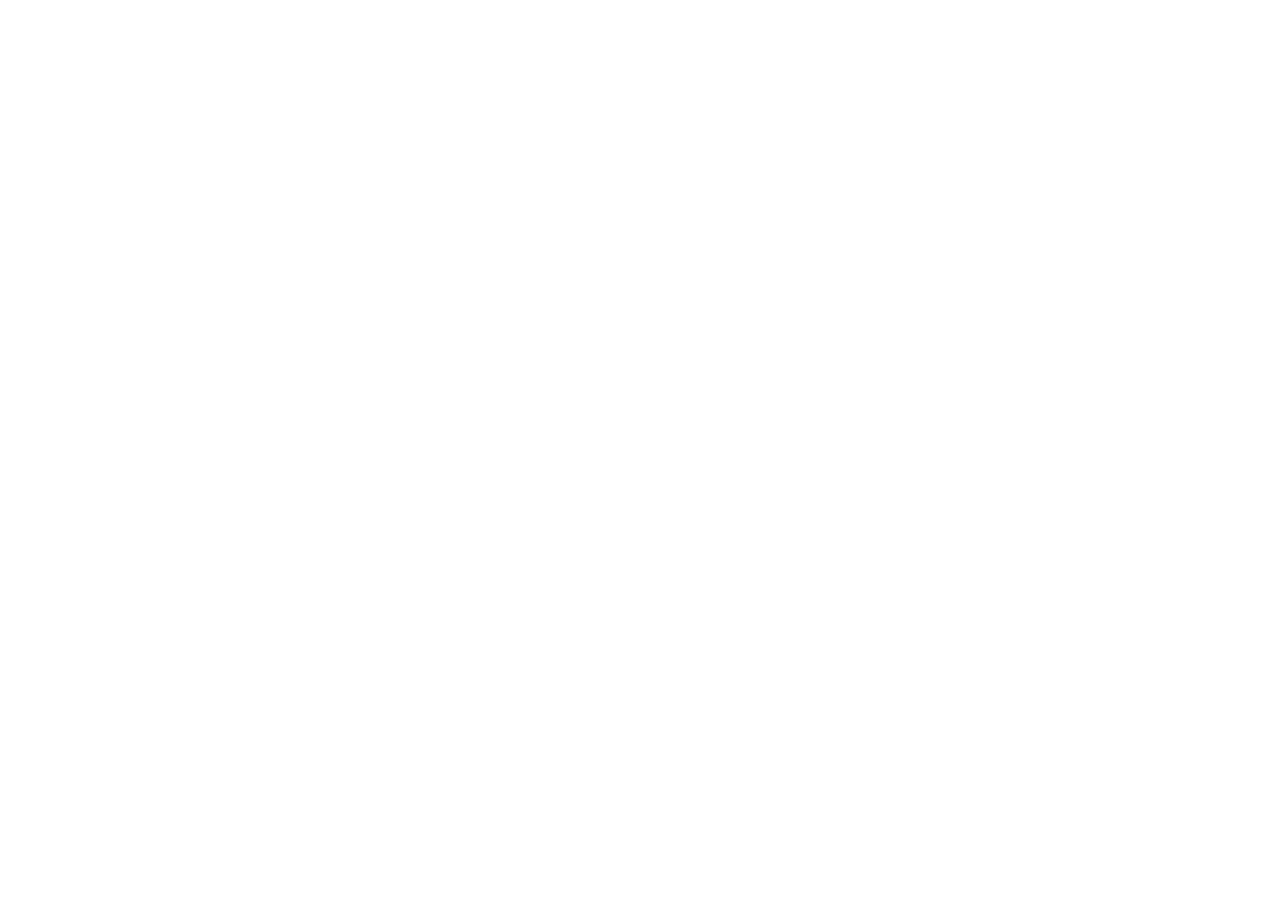
==== index.html @ da95b0d9 "init project" ====
<!DOCTYPE html>
<html lang="en">
  <head>
    <meta charset="UTF-8" />
    <meta http-equiv="X-UA-Compatible" content="IE=edge" />
    <meta name="viewport" content="width=device-width, initial-scale=1.0" />
    <title>Document</title>
  </head>
  <body></body>
</html>
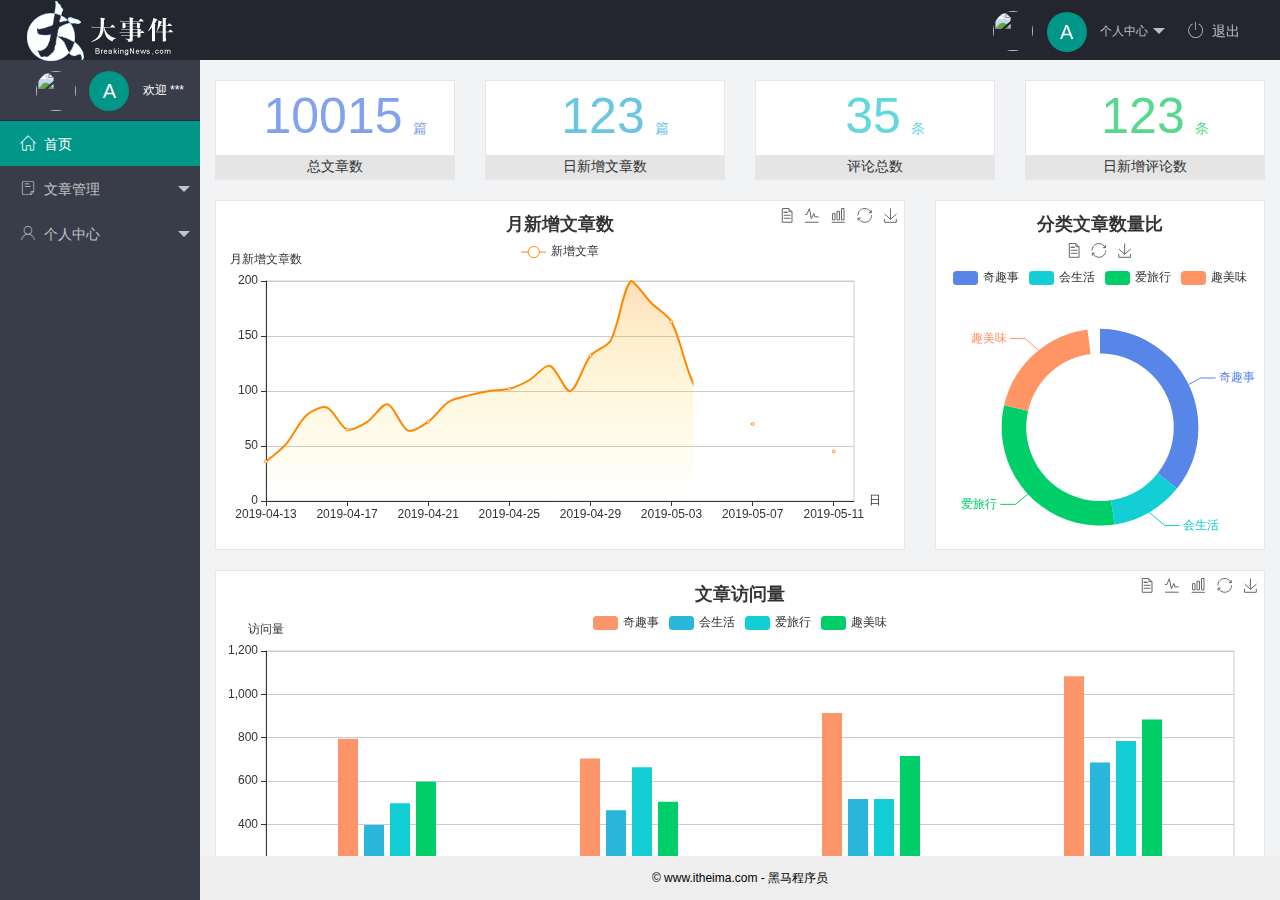
==== commit 03a6782c: "完成了登录注册的功能开发" ====
--- a/index.html
+++ b/index.html
@@ -2,9 +2,96 @@
 <html lang="en">
   <head>
     <meta charset="UTF-8" />
-    <meta http-equiv="X-UA-Compatible" content="IE=edge" />
     <meta name="viewport" content="width=device-width, initial-scale=1.0" />
-    <title>Document</title>
+    <title>后台主页</title>
+    <!-- 导入 layui 的样式表 -->
+    <link rel="stylesheet" href="/assets/lib/layui/css/layui.css" />
+    <!-- 导入第三方图标库 -->
+    <link rel="stylesheet" href="/assets/fonts/iconfont.css" />
+    <!-- 导入自己的样式表 -->
+    <link rel="stylesheet" href="/assets/css/index.css" />
   </head>
-  <body></body>
+  <body class="layui-layout-body">
+    <div class="layui-layout layui-layout-admin">
+      <div class="layui-header">
+        <div class="layui-logo">
+          <img src="/assets/images/logo.png" alt="" />
+        </div>
+        <!-- 头部区域（可配合layui已有的水平导航） -->
+        <ul class="layui-nav layui-layout-right">
+          <li class="layui-nav-item">
+            <a href="javascript:;" class="userinfo">
+              <img src="http://t.cn/RCzsdCq" class="layui-nav-img" />
+              <span class="text-avatar">A</span>
+              个人中心
+            </a>
+            <dl class="layui-nav-child">
+              <dd><a href="">基本资料</a></dd>
+              <dd><a href="">更换头像</a></dd>
+              <dd><a href="">重置密码</a></dd>
+            </dl>
+          </li>
+          <li class="layui-nav-item">
+            <a href=""><span class="iconfont icon-tuichu"></span>退出</a>
+          </li>
+        </ul>
+      </div>
+
+      <div class="layui-side layui-bg-black">
+        <div class="layui-side-scroll">
+          <div class="userinfo">
+            <img src="http://t.cn/RCzsdCq" class="layui-nav-img" />
+            <span class="text-avatar">A</span>
+            <span id="welcome">欢迎 ***</span>
+          </div>
+          <!-- 左侧导航区域（可配合layui已有的垂直导航） -->
+          <ul class="layui-nav layui-nav-tree" lay-shrink="all">
+            <li class="layui-nav-item layui-this">
+              <a href="/home/dashboard.html" target="fm"><span class="iconfont icon-home"></span>首页</a>
+            </li>
+            <li class="layui-nav-item">
+              <a class="" href="javascript:;"><span class="iconfont icon-16"></span>文章管理</a>
+              <dl class="layui-nav-child">
+                <dd>
+                  <a href="javascript:;"><i class="layui-icon layui-icon-app"></i>文章类别</a>
+                </dd>
+                <dd>
+                  <a href="javascript:;"><i class="layui-icon layui-icon-app"></i>文章列表</a>
+                </dd>
+                <dd>
+                  <a href="javascript:;"><i class="layui-icon layui-icon-app"></i>发布文章</a>
+                </dd>
+              </dl>
+            </li>
+            <li class="layui-nav-item">
+              <a href="javascript:;"><span class="iconfont icon-user"></span>个人中心</a>
+              <dl class="layui-nav-child">
+                <dd>
+                  <a href="javascript:;"><i class="layui-icon layui-icon-app"></i>基本资料</a>
+                </dd>
+                <dd>
+                  <a href="javascript:;"><i class="layui-icon layui-icon-app"></i>更换头像</a>
+                </dd>
+                <dd>
+                  <a href="javascript:;"><i class="layui-icon layui-icon-app"></i>重置密码</a>
+                </dd>
+              </dl>
+            </li>
+          </ul>
+        </div>
+      </div>
+
+      <div class="layui-body">
+        <!-- 内容主体区域 -->
+        <iframe name="fm" src="/home/dashboard.html" frameborder="0"></iframe>
+      </div>
+
+      <div class="layui-footer">
+        <!-- 底部固定区域 -->
+        © www.itheima.com - 黑马程序员
+      </div>
+    </div>
+    <!-- 导入 layui 的JS文件 -->
+    <script src="/assets/lib/layui/layui.all.js"></script>
+  </body>
 </html>
--- a/assets/lib/layui/css/layui.css
+++ b/assets/lib/layui/css/layui.css
@@ -0,0 +1,2 @@
+/** layui-v2.5.5 MIT License By https://www.layui.com */
+ .layui-inline,img{display:inline-block;vertical-align:middle}h1,h2,h3,h4,h5,h6{font-weight:400}.layui-edge,.layui-header,.layui-inline,.layui-main{position:relative}.layui-body,.layui-edge,.layui-elip{overflow:hidden}.layui-btn,.layui-edge,.layui-inline,img{vertical-align:middle}.layui-btn,.layui-disabled,.layui-icon,.layui-unselect{-moz-user-select:none;-webkit-user-select:none;-ms-user-select:none}.layui-elip,.layui-form-checkbox span,.layui-form-pane .layui-form-label{text-overflow:ellipsis;white-space:nowrap}.layui-breadcrumb,.layui-tree-btnGroup{visibility:hidden}blockquote,body,button,dd,div,dl,dt,form,h1,h2,h3,h4,h5,h6,input,li,ol,p,pre,td,textarea,th,ul{margin:0;padding:0;-webkit-tap-highlight-color:rgba(0,0,0,0)}a:active,a:hover{outline:0}img{border:none}li{list-style:none}table{border-collapse:collapse;border-spacing:0}h4,h5,h6{font-size:100%}button,input,optgroup,option,select,textarea{font-family:inherit;font-size:inherit;font-style:inherit;font-weight:inherit;outline:0}pre{white-space:pre-wrap;white-space:-moz-pre-wrap;white-space:-pre-wrap;white-space:-o-pre-wrap;word-wrap:break-word}body{line-height:24px;font:14px Helvetica Neue,Helvetica,PingFang SC,Tahoma,Arial,sans-serif}hr{height:1px;margin:10px 0;border:0;clear:both}a{color:#333;text-decoration:none}a:hover{color:#777}a cite{font-style:normal;*cursor:pointer}.layui-border-box,.layui-border-box *{box-sizing:border-box}.layui-box,.layui-box *{box-sizing:content-box}.layui-clear{clear:both;*zoom:1}.layui-clear:after{content:'\20';clear:both;*zoom:1;display:block;height:0}.layui-inline{*display:inline;*zoom:1}.layui-edge{display:inline-block;width:0;height:0;border-width:6px;border-style:dashed;border-color:transparent}.layui-edge-top{top:-4px;border-bottom-color:#999;border-bottom-style:solid}.layui-edge-right{border-left-color:#999;border-left-style:solid}.layui-edge-bottom{top:2px;border-top-color:#999;border-top-style:solid}.layui-edge-left{border-right-color:#999;border-right-style:solid}.layui-disabled,.layui-disabled:hover{color:#d2d2d2!important;cursor:not-allowed!important}.layui-circle{border-radius:100%}.layui-show{display:block!important}.layui-hide{display:none!important}@font-face{font-family:layui-icon;src:url(../font/iconfont.eot?v=250);src:url(../font/iconfont.eot?v=250#iefix) format('embedded-opentype'),url(../font/iconfont.woff2?v=250) format('woff2'),url(../font/iconfont.woff?v=250) format('woff'),url(../font/iconfont.ttf?v=250) format('truetype'),url(../font/iconfont.svg?v=250#layui-icon) format('svg')}.layui-icon{font-family:layui-icon!important;font-size:16px;font-style:normal;-webkit-font-smoothing:antialiased;-moz-osx-font-smoothing:grayscale}.layui-icon-reply-fill:before{content:"\e611"}.layui-icon-set-fill:before{content:"\e614"}.layui-icon-menu-fill:before{content:"\e60f"}.layui-icon-search:before{content:"\e615"}.layui-icon-share:before{content:"\e641"}.layui-icon-set-sm:before{content:"\e620"}.layui-icon-engine:before{content:"\e628"}.layui-icon-close:before{content:"\1006"}.layui-icon-close-fill:before{content:"\1007"}.layui-icon-chart-screen:before{content:"\e629"}.layui-icon-star:before{content:"\e600"}.layui-icon-circle-dot:before{content:"\e617"}.layui-icon-chat:before{content:"\e606"}.layui-icon-release:before{content:"\e609"}.layui-icon-list:before{content:"\e60a"}.layui-icon-chart:before{content:"\e62c"}.layui-icon-ok-circle:before{content:"\1005"}.layui-icon-layim-theme:before{content:"\e61b"}.layui-icon-table:before{content:"\e62d"}.layui-icon-right:before{content:"\e602"}.layui-icon-left:before{content:"\e603"}.layui-icon-cart-simple:before{content:"\e698"}.layui-icon-face-cry:before{content:"\e69c"}.layui-icon-face-smile:before{content:"\e6af"}.layui-icon-survey:before{content:"\e6b2"}.layui-icon-tree:before{content:"\e62e"}.layui-icon-upload-circle:before{content:"\e62f"}.layui-icon-add-circle:before{content:"\e61f"}.layui-icon-download-circle:before{content:"\e601"}.layui-icon-templeate-1:before{content:"\e630"}.layui-icon-util:before{content:"\e631"}.layui-icon-face-surprised:before{content:"\e664"}.layui-icon-edit:before{content:"\e642"}.layui-icon-speaker:before{content:"\e645"}.layui-icon-down:before{content:"\e61a"}.layui-icon-file:before{content:"\e621"}.layui-icon-layouts:before{content:"\e632"}.layui-icon-rate-half:before{content:"\e6c9"}.layui-icon-add-circle-fine:before{content:"\e608"}.layui-icon-prev-circle:before{content:"\e633"}.layui-icon-read:before{content:"\e705"}.layui-icon-404:before{content:"\e61c"}.layui-icon-carousel:before{content:"\e634"}.layui-icon-help:before{content:"\e607"}.layui-icon-code-circle:before{content:"\e635"}.layui-icon-water:before{content:"\e636"}.layui-icon-username:before{content:"\e66f"}.layui-icon-find-fill:before{content:"\e670"}.layui-icon-about:before{content:"\e60b"}.layui-icon-location:before{content:"\e715"}.layui-icon-up:before{content:"\e619"}.layui-icon-pause:before{content:"\e651"}.layui-icon-date:before{content:"\e637"}.layui-icon-layim-uploadfile:before{content:"\e61d"}.layui-icon-delete:before{content:"\e640"}.layui-icon-play:before{content:"\e652"}.layui-icon-top:before{content:"\e604"}.layui-icon-friends:before{content:"\e612"}.layui-icon-refresh-3:before{content:"\e9aa"}.layui-icon-ok:before{content:"\e605"}.layui-icon-layer:before{content:"\e638"}.layui-icon-face-smile-fine:before{content:"\e60c"}.layui-icon-dollar:before{content:"\e659"}.layui-icon-group:before{content:"\e613"}.layui-icon-layim-download:before{content:"\e61e"}.layui-icon-picture-fine:before{content:"\e60d"}.layui-icon-link:before{content:"\e64c"}.layui-icon-diamond:before{content:"\e735"}.layui-icon-log:before{content:"\e60e"}.layui-icon-rate-solid:before{content:"\e67a"}.layui-icon-fonts-del:before{content:"\e64f"}.layui-icon-unlink:before{content:"\e64d"}.layui-icon-fonts-clear:before{content:"\e639"}.layui-icon-triangle-r:before{content:"\e623"}.layui-icon-circle:before{content:"\e63f"}.layui-icon-radio:before{content:"\e643"}.layui-icon-align-center:before{content:"\e647"}.layui-icon-align-right:before{content:"\e648"}.layui-icon-align-left:before{content:"\e649"}.layui-icon-loading-1:before{content:"\e63e"}.layui-icon-return:before{content:"\e65c"}.layui-icon-fonts-strong:before{content:"\e62b"}.layui-icon-upload:before{content:"\e67c"}.layui-icon-dialogue:before{content:"\e63a"}.layui-icon-video:before{content:"\e6ed"}.layui-icon-headset:before{content:"\e6fc"}.layui-icon-cellphone-fine:before{content:"\e63b"}.layui-icon-add-1:before{content:"\e654"}.layui-icon-face-smile-b:before{content:"\e650"}.layui-icon-fonts-html:before{content:"\e64b"}.layui-icon-form:before{content:"\e63c"}.layui-icon-cart:before{content:"\e657"}.layui-icon-camera-fill:before{content:"\e65d"}.layui-icon-tabs:before{content:"\e62a"}.layui-icon-fonts-code:before{content:"\e64e"}.layui-icon-fire:before{content:"\e756"}.layui-icon-set:before{content:"\e716"}.layui-icon-fonts-u:before{content:"\e646"}.layui-icon-triangle-d:before{content:"\e625"}.layui-icon-tips:before{content:"\e702"}.layui-icon-picture:before{content:"\e64a"}.layui-icon-more-vertical:before{content:"\e671"}.layui-icon-flag:before{content:"\e66c"}.layui-icon-loading:before{content:"\e63d"}.layui-icon-fonts-i:before{content:"\e644"}.layui-icon-refresh-1:before{content:"\e666"}.layui-icon-rmb:before{content:"\e65e"}.layui-icon-home:before{content:"\e68e"}.layui-icon-user:before{content:"\e770"}.layui-icon-notice:before{content:"\e667"}.layui-icon-login-weibo:before{content:"\e675"}.layui-icon-voice:before{content:"\e688"}.layui-icon-upload-drag:before{content:"\e681"}.layui-icon-login-qq:before{content:"\e676"}.layui-icon-snowflake:before{content:"\e6b1"}.layui-icon-file-b:before{content:"\e655"}.layui-icon-template:before{content:"\e663"}.layui-icon-auz:before{content:"\e672"}.layui-icon-console:before{content:"\e665"}.layui-icon-app:before{content:"\e653"}.layui-icon-prev:before{content:"\e65a"}.layui-icon-website:before{content:"\e7ae"}.layui-icon-next:before{content:"\e65b"}.layui-icon-component:before{content:"\e857"}.layui-icon-more:before{content:"\e65f"}.layui-icon-login-wechat:before{content:"\e677"}.layui-icon-shrink-right:before{content:"\e668"}.layui-icon-spread-left:before{content:"\e66b"}.layui-icon-camera:before{content:"\e660"}.layui-icon-note:before{content:"\e66e"}.layui-icon-refresh:before{content:"\e669"}.layui-icon-female:before{content:"\e661"}.layui-icon-male:before{content:"\e662"}.layui-icon-password:before{content:"\e673"}.layui-icon-senior:before{content:"\e674"}.layui-icon-theme:before{content:"\e66a"}.layui-icon-tread:before{content:"\e6c5"}.layui-icon-praise:before{content:"\e6c6"}.layui-icon-star-fill:before{content:"\e658"}.layui-icon-rate:before{content:"\e67b"}.layui-icon-template-1:before{content:"\e656"}.layui-icon-vercode:before{content:"\e679"}.layui-icon-cellphone:before{content:"\e678"}.layui-icon-screen-full:before{content:"\e622"}.layui-icon-screen-restore:before{content:"\e758"}.layui-icon-cols:before{content:"\e610"}.layui-icon-export:before{content:"\e67d"}.layui-icon-print:before{content:"\e66d"}.layui-icon-slider:before{content:"\e714"}.layui-icon-addition:before{content:"\e624"}.layui-icon-subtraction:before{content:"\e67e"}.layui-icon-service:before{content:"\e626"}.layui-icon-transfer:before{content:"\e691"}.layui-main{width:1140px;margin:0 auto}.layui-header{z-index:1000;height:60px}.layui-header a:hover{transition:all .5s;-webkit-transition:all .5s}.layui-side{position:fixed;left:0;top:0;bottom:0;z-index:999;width:200px;overflow-x:hidden}.layui-side-scroll{position:relative;width:220px;height:100%;overflow-x:hidden}.layui-body{position:absolute;left:200px;right:0;top:0;bottom:0;z-index:998;width:auto;overflow-y:auto;box-sizing:border-box}.layui-layout-body{overflow:hidden}.layui-layout-admin .layui-header{background-color:#23262E}.layui-layout-admin .layui-side{top:60px;width:200px;overflow-x:hidden}.layui-layout-admin .layui-body{position:fixed;top:60px;bottom:44px}.layui-layout-admin .layui-main{width:auto;margin:0 15px}.layui-layout-admin .layui-footer{position:fixed;left:200px;right:0;bottom:0;height:44px;line-height:44px;padding:0 15px;background-color:#eee}.layui-layout-admin .layui-logo{position:absolute;left:0;top:0;width:200px;height:100%;line-height:60px;text-align:center;color:#009688;font-size:16px}.layui-layout-admin .layui-header .layui-nav{background:0 0}.layui-layout-left{position:absolute!important;left:200px;top:0}.layui-layout-right{position:absolute!important;right:0;top:0}.layui-container{position:relative;margin:0 auto;padding:0 15px;box-sizing:border-box}.layui-fluid{position:relative;margin:0 auto;padding:0 15px}.layui-row:after,.layui-row:before{content:'';display:block;clear:both}.layui-col-lg1,.layui-col-lg10,.layui-col-lg11,.layui-col-lg12,.layui-col-lg2,.layui-col-lg3,.layui-col-lg4,.layui-col-lg5,.layui-col-lg6,.layui-col-lg7,.layui-col-lg8,.layui-col-lg9,.layui-col-md1,.layui-col-md10,.layui-col-md11,.layui-col-md12,.layui-col-md2,.layui-col-md3,.layui-col-md4,.layui-col-md5,.layui-col-md6,.layui-col-md7,.layui-col-md8,.layui-col-md9,.layui-col-sm1,.layui-col-sm10,.layui-col-sm11,.layui-col-sm12,.layui-col-sm2,.layui-col-sm3,.layui-col-sm4,.layui-col-sm5,.layui-col-sm6,.layui-col-sm7,.layui-col-sm8,.layui-col-sm9,.layui-col-xs1,.layui-col-xs10,.layui-col-xs11,.layui-col-xs12,.layui-col-xs2,.layui-col-xs3,.layui-col-xs4,.layui-col-xs5,.layui-col-xs6,.layui-col-xs7,.layui-col-xs8,.layui-col-xs9{position:relative;display:block;box-sizing:border-box}.layui-col-xs1,.layui-col-xs10,.layui-col-xs11,.layui-col-xs12,.layui-col-xs2,.layui-col-xs3,.layui-col-xs4,.layui-col-xs5,.layui-col-xs6,.layui-col-xs7,.layui-col-xs8,.layui-col-xs9{float:left}.layui-col-xs1{width:8.33333333%}.layui-col-xs2{width:16.66666667%}.layui-col-xs3{width:25%}.layui-col-xs4{width:33.33333333%}.layui-col-xs5{width:41.66666667%}.layui-col-xs6{width:50%}.layui-col-xs7{width:58.33333333%}.layui-col-xs8{width:66.66666667%}.layui-col-xs9{width:75%}.layui-col-xs10{width:83.33333333%}.layui-col-xs11{width:91.66666667%}.layui-col-xs12{width:100%}.layui-col-xs-offset1{margin-left:8.33333333%}.layui-col-xs-offset2{margin-left:16.66666667%}.layui-col-xs-offset3{margin-left:25%}.layui-col-xs-offset4{margin-left:33.33333333%}.layui-col-xs-offset5{margin-left:41.66666667%}.layui-col-xs-offset6{margin-left:50%}.layui-col-xs-offset7{margin-left:58.33333333%}.layui-col-xs-offset8{margin-left:66.66666667%}.layui-col-xs-offset9{margin-left:75%}.layui-col-xs-offset10{margin-left:83.33333333%}.layui-col-xs-offset11{margin-left:91.66666667%}.layui-col-xs-offset12{margin-left:100%}@media screen and (max-width:768px){.layui-hide-xs{display:none!important}.layui-show-xs-block{display:block!important}.layui-show-xs-inline{display:inline!important}.layui-show-xs-inline-block{display:inline-block!important}}@media screen and (min-width:768px){.layui-container{width:750px}.layui-hide-sm{display:none!important}.layui-show-sm-block{display:block!important}.layui-show-sm-inline{display:inline!important}.layui-show-sm-inline-block{display:inline-block!important}.layui-col-sm1,.layui-col-sm10,.layui-col-sm11,.layui-col-sm12,.layui-col-sm2,.layui-col-sm3,.layui-col-sm4,.layui-col-sm5,.layui-col-sm6,.layui-col-sm7,.layui-col-sm8,.layui-col-sm9{float:left}.layui-col-sm1{width:8.33333333%}.layui-col-sm2{width:16.66666667%}.layui-col-sm3{width:25%}.layui-col-sm4{width:33.33333333%}.layui-col-sm5{width:41.66666667%}.layui-col-sm6{width:50%}.layui-col-sm7{width:58.33333333%}.layui-col-sm8{width:66.66666667%}.layui-col-sm9{width:75%}.layui-col-sm10{width:83.33333333%}.layui-col-sm11{width:91.66666667%}.layui-col-sm12{width:100%}.layui-col-sm-offset1{margin-left:8.33333333%}.layui-col-sm-offset2{margin-left:16.66666667%}.layui-col-sm-offset3{margin-left:25%}.layui-col-sm-offset4{margin-left:33.33333333%}.layui-col-sm-offset5{margin-left:41.66666667%}.layui-col-sm-offset6{margin-left:50%}.layui-col-sm-offset7{margin-left:58.33333333%}.layui-col-sm-offset8{margin-left:66.66666667%}.layui-col-sm-offset9{margin-left:75%}.layui-col-sm-offset10{margin-left:83.33333333%}.layui-col-sm-offset11{margin-left:91.66666667%}.layui-col-sm-offset12{margin-left:100%}}@media screen and (min-width:992px){.layui-container{width:970px}.layui-hide-md{display:none!important}.layui-show-md-block{display:block!important}.layui-show-md-inline{display:inline!important}.layui-show-md-inline-block{display:inline-block!important}.layui-col-md1,.layui-col-md10,.layui-col-md11,.layui-col-md12,.layui-col-md2,.layui-col-md3,.layui-col-md4,.layui-col-md5,.layui-col-md6,.layui-col-md7,.layui-col-md8,.layui-col-md9{float:left}.layui-col-md1{width:8.33333333%}.layui-col-md2{width:16.66666667%}.layui-col-md3{width:25%}.layui-col-md4{width:33.33333333%}.layui-col-md5{width:41.66666667%}.layui-col-md6{width:50%}.layui-col-md7{width:58.33333333%}.layui-col-md8{width:66.66666667%}.layui-col-md9{width:75%}.layui-col-md10{width:83.33333333%}.layui-col-md11{width:91.66666667%}.layui-col-md12{width:100%}.layui-col-md-offset1{margin-left:8.33333333%}.layui-col-md-offset2{margin-left:16.66666667%}.layui-col-md-offset3{margin-left:25%}.layui-col-md-offset4{margin-left:33.33333333%}.layui-col-md-offset5{margin-left:41.66666667%}.layui-col-md-offset6{margin-left:50%}.layui-col-md-offset7{margin-left:58.33333333%}.layui-col-md-offset8{margin-left:66.66666667%}.layui-col-md-offset9{margin-left:75%}.layui-col-md-offset10{margin-left:83.33333333%}.layui-col-md-offset11{margin-left:91.66666667%}.layui-col-md-offset12{margin-left:100%}}@media screen and (min-width:1200px){.layui-container{width:1170px}.layui-hide-lg{display:none!important}.layui-show-lg-block{display:block!important}.layui-show-lg-inline{display:inline!important}.layui-show-lg-inline-block{display:inline-block!important}.layui-col-lg1,.layui-col-lg10,.layui-col-lg11,.layui-col-lg12,.layui-col-lg2,.layui-col-lg3,.layui-col-lg4,.layui-col-lg5,.layui-col-lg6,.layui-col-lg7,.layui-col-lg8,.layui-col-lg9{float:left}.layui-col-lg1{width:8.33333333%}.layui-col-lg2{width:16.66666667%}.layui-col-lg3{width:25%}.layui-col-lg4{width:33.33333333%}.layui-col-lg5{width:41.66666667%}.layui-col-lg6{width:50%}.layui-col-lg7{width:58.33333333%}.layui-col-lg8{width:66.66666667%}.layui-col-lg9{width:75%}.layui-col-lg10{width:83.33333333%}.layui-col-lg11{width:91.66666667%}.layui-col-lg12{width:100%}.layui-col-lg-offset1{margin-left:8.33333333%}.layui-col-lg-offset2{margin-left:16.66666667%}.layui-col-lg-offset3{margin-left:25%}.layui-col-lg-offset4{margin-left:33.33333333%}.layui-col-lg-offset5{margin-left:41.66666667%}.layui-col-lg-offset6{margin-left:50%}.layui-col-lg-offset7{margin-left:58.33333333%}.layui-col-lg-offset8{margin-left:66.66666667%}.layui-col-lg-offset9{margin-left:75%}.layui-col-lg-offset10{margin-left:83.33333333%}.layui-col-lg-offset11{margin-left:91.66666667%}.layui-col-lg-offset12{margin-left:100%}}.layui-col-space1{margin:-.5px}.layui-col-space1>*{padding:.5px}.layui-col-space3{margin:-1.5px}.layui-col-space3>*{padding:1.5px}.layui-col-space5{margin:-2.5px}.layui-col-space5>*{padding:2.5px}.layui-col-space8{margin:-3.5px}.layui-col-space8>*{padding:3.5px}.layui-col-space10{margin:-5px}.layui-col-space10>*{padding:5px}.layui-col-space12{margin:-6px}.layui-col-space12>*{padding:6px}.layui-col-space15{margin:-7.5px}.layui-col-space15>*{padding:7.5px}.layui-col-space18{margin:-9px}.layui-col-space18>*{padding:9px}.layui-col-space20{margin:-10px}.layui-col-space20>*{padding:10px}.layui-col-space22{margin:-11px}.layui-col-space22>*{padding:11px}.layui-col-space25{margin:-12.5px}.layui-col-space25>*{padding:12.5px}.layui-col-space30{margin:-15px}.layui-col-space30>*{padding:15px}.layui-btn,.layui-input,.layui-select,.layui-textarea,.layui-upload-button{outline:0;-webkit-appearance:none;transition:all .3s;-webkit-transition:all .3s;box-sizing:border-box}.layui-elem-quote{margin-bottom:10px;padding:15px;line-height:22px;border-left:5px solid #009688;border-radius:0 2px 2px 0;background-color:#f2f2f2}.layui-quote-nm{border-style:solid;border-width:1px 1px 1px 5px;background:0 0}.layui-elem-field{margin-bottom:10px;padding:0;border-width:1px;border-style:solid}.layui-elem-field legend{margin-left:20px;padding:0 10px;font-size:20px;font-weight:300}.layui-field-title{margin:10px 0 20px;border-width:1px 0 0}.layui-field-box{padding:10px 15px}.layui-field-title .layui-field-box{padding:10px 0}.layui-progress{position:relative;height:6px;border-radius:20px;background-color:#e2e2e2}.layui-progress-bar{position:absolute;left:0;top:0;width:0;max-width:100%;height:6px;border-radius:20px;text-align:right;background-color:#5FB878;transition:all .3s;-webkit-transition:all .3s}.layui-progress-big,.layui-progress-big .layui-progress-bar{height:18px;line-height:18px}.layui-progress-text{position:relative;top:-20px;line-height:18px;font-size:12px;color:#666}.layui-progress-big .layui-progress-text{position:static;padding:0 10px;color:#fff}.layui-collapse{border-width:1px;border-style:solid;border-radius:2px}.layui-colla-content,.layui-colla-item{border-top-width:1px;border-top-style:solid}.layui-colla-item:first-child{border-top:none}.layui-colla-title{position:relative;height:42px;line-height:42px;padding:0 15px 0 35px;color:#333;background-color:#f2f2f2;cursor:pointer;font-size:14px;overflow:hidden}.layui-colla-content{display:none;padding:10px 15px;line-height:22px;color:#666}.layui-colla-icon{position:absolute;left:15px;top:0;font-size:14px}.layui-card{margin-bottom:15px;border-radius:2px;background-color:#fff;box-shadow:0 1px 2px 0 rgba(0,0,0,.05)}.layui-card:last-child{margin-bottom:0}.layui-card-header{position:relative;height:42px;line-height:42px;padding:0 15px;border-bottom:1px solid #f6f6f6;color:#333;border-radius:2px 2px 0 0;font-size:14px}.layui-bg-black,.layui-bg-blue,.layui-bg-cyan,.layui-bg-green,.layui-bg-orange,.layui-bg-red{color:#fff!important}.layui-card-body{position:relative;padding:10px 15px;line-height:24px}.layui-card-body[pad15]{padding:15px}.layui-card-body[pad20]{padding:20px}.layui-card-body .layui-table{margin:5px 0}.layui-card .layui-tab{margin:0}.layui-panel-window{position:relative;padding:15px;border-radius:0;border-top:5px solid #E6E6E6;background-color:#fff}.layui-auxiliar-moving{position:fixed;left:0;right:0;top:0;bottom:0;width:100%;height:100%;background:0 0;z-index:9999999999}.layui-form-label,.layui-form-mid,.layui-form-select,.layui-input-block,.layui-input-inline,.layui-textarea{position:relative}.layui-bg-red{background-color:#FF5722!important}.layui-bg-orange{background-color:#FFB800!important}.layui-bg-green{background-color:#009688!important}.layui-bg-cyan{background-color:#2F4056!important}.layui-bg-blue{background-color:#1E9FFF!important}.layui-bg-black{background-color:#393D49!important}.layui-bg-gray{background-color:#eee!important;color:#666!important}.layui-badge-rim,.layui-colla-content,.layui-colla-item,.layui-collapse,.layui-elem-field,.layui-form-pane .layui-form-item[pane],.layui-form-pane .layui-form-label,.layui-input,.layui-layedit,.layui-layedit-tool,.layui-quote-nm,.layui-select,.layui-tab-bar,.layui-tab-card,.layui-tab-title,.layui-tab-title .layui-this:after,.layui-textarea{border-color:#e6e6e6}.layui-timeline-item:before,hr{background-color:#e6e6e6}.layui-text{line-height:22px;font-size:14px;color:#666}.layui-text h1,.layui-text h2,.layui-text h3{font-weight:500;color:#333}.layui-text h1{font-size:30px}.layui-text h2{font-size:24px}.layui-text h3{font-size:18px}.layui-text a:not(.layui-btn){color:#01AAED}.layui-text a:not(.layui-btn):hover{text-decoration:underline}.layui-text ul{padding:5px 0 5px 15px}.layui-text ul li{margin-top:5px;list-style-type:disc}.layui-text em,.layui-word-aux{color:#999!important;padding:0 5px!important}.layui-btn{display:inline-block;height:38px;line-height:38px;padding:0 18px;background-color:#009688;color:#fff;white-space:nowrap;text-align:center;font-size:14px;border:none;border-radius:2px;cursor:pointer}.layui-btn:hover{opacity:.8;filter:alpha(opacity=80);color:#fff}.layui-btn:active{opacity:1;filter:alpha(opacity=100)}.layui-btn+.layui-btn{margin-left:10px}.layui-btn-container{font-size:0}.layui-btn-container .layui-btn{margin-right:10px;margin-bottom:10px}.layui-btn-container .layui-btn+.layui-btn{margin-left:0}.layui-table .layui-btn-container .layui-btn{margin-bottom:9px}.layui-btn-radius{border-radius:100px}.layui-btn .layui-icon{margin-right:3px;font-size:18px;vertical-align:bottom;vertical-align:middle\9}.layui-btn-primary{border:1px solid #C9C9C9;background-color:#fff;color:#555}.layui-btn-primary:hover{border-color:#009688;color:#333}.layui-btn-normal{background-color:#1E9FFF}.layui-btn-warm{background-color:#FFB800}.layui-btn-danger{background-color:#FF5722}.layui-btn-checked{background-color:#5FB878}.layui-btn-disabled,.layui-btn-disabled:active,.layui-btn-disabled:hover{border:1px solid #e6e6e6;background-color:#FBFBFB;color:#C9C9C9;cursor:not-allowed;opacity:1}.layui-btn-lg{height:44px;line-height:44px;padding:0 25px;font-size:16px}.layui-btn-sm{height:30px;line-height:30px;padding:0 10px;font-size:12px}.layui-btn-sm i{font-size:16px!important}.layui-btn-xs{height:22px;line-height:22px;padding:0 5px;font-size:12px}.layui-btn-xs i{font-size:14px!important}.layui-btn-group{display:inline-block;vertical-align:middle;font-size:0}.layui-btn-group .layui-btn{margin-left:0!important;margin-right:0!important;border-left:1px solid rgba(255,255,255,.5);border-radius:0}.layui-btn-group .layui-btn-primary{border-left:none}.layui-btn-group .layui-btn-primary:hover{border-color:#C9C9C9;color:#009688}.layui-btn-group .layui-btn:first-child{border-left:none;border-radius:2px 0 0 2px}.layui-btn-group .layui-btn-primary:first-child{border-left:1px solid #c9c9c9}.layui-btn-group .layui-btn:last-child{border-radius:0 2px 2px 0}.layui-btn-group .layui-btn+.layui-btn{margin-left:0}.layui-btn-group+.layui-btn-group{margin-left:10px}.layui-btn-fluid{width:100%}.layui-input,.layui-select,.layui-textarea{height:38px;line-height:1.3;line-height:38px\9;border-width:1px;border-style:solid;background-color:#fff;border-radius:2px}.layui-input::-webkit-input-placeholder,.layui-select::-webkit-input-placeholder,.layui-textarea::-webkit-input-placeholder{line-height:1.3}.layui-input,.layui-textarea{display:block;width:100%;padding-left:10px}.layui-input:hover,.layui-textarea:hover{border-color:#D2D2D2!important}.layui-input:focus,.layui-textarea:focus{border-color:#C9C9C9!important}.layui-textarea{min-height:100px;height:auto;line-height:20px;padding:6px 10px;resize:vertical}.layui-select{padding:0 10px}.layui-form input[type=checkbox],.layui-form input[type=radio],.layui-form select{display:none}.layui-form [lay-ignore]{display:initial}.layui-form-item{margin-bottom:15px;clear:both;*zoom:1}.layui-form-item:after{content:'\20';clear:both;*zoom:1;display:block;height:0}.layui-form-label{float:left;display:block;padding:9px 15px;width:80px;font-weight:400;line-height:20px;text-align:right}.layui-form-label-col{display:block;float:none;padding:9px 0;line-height:20px;text-align:left}.layui-form-item .layui-inline{margin-bottom:5px;margin-right:10px}.layui-input-block{margin-left:110px;min-height:36px}.layui-input-inline{display:inline-block;vertical-align:middle}.layui-form-item .layui-input-inline{float:left;width:190px;margin-right:10px}.layui-form-text .layui-input-inline{width:auto}.layui-form-mid{float:left;display:block;padding:9px 0!important;line-height:20px;margin-right:10px}.layui-form-danger+.layui-form-select .layui-input,.layui-form-danger:focus{border-color:#FF5722!important}.layui-form-select .layui-input{padding-right:30px;cursor:pointer}.layui-form-select .layui-edge{position:absolute;right:10px;top:50%;margin-top:-3px;cursor:pointer;border-width:6px;border-top-color:#c2c2c2;border-top-style:solid;transition:all .3s;-webkit-transition:all .3s}.layui-form-select dl{display:none;position:absolute;left:0;top:42px;padding:5px 0;z-index:899;min-width:100%;border:1px solid #d2d2d2;max-height:300px;overflow-y:auto;background-color:#fff;border-radius:2px;box-shadow:0 2px 4px rgba(0,0,0,.12);box-sizing:border-box}.layui-form-select dl dd,.layui-form-select dl dt{padding:0 10px;line-height:36px;white-space:nowrap;overflow:hidden;text-overflow:ellipsis}.layui-form-select dl dt{font-size:12px;color:#999}.layui-form-select dl dd{cursor:pointer}.layui-form-select dl dd:hover{background-color:#f2f2f2;-webkit-transition:.5s all;transition:.5s all}.layui-form-select .layui-select-group dd{padding-left:20px}.layui-form-select dl dd.layui-select-tips{padding-left:10px!important;color:#999}.layui-form-select dl dd.layui-this{background-color:#5FB878;color:#fff}.layui-form-checkbox,.layui-form-select dl dd.layui-disabled{background-color:#fff}.layui-form-selected dl{display:block}.layui-form-checkbox,.layui-form-checkbox *,.layui-form-switch{display:inline-block;vertical-align:middle}.layui-form-selected .layui-edge{margin-top:-9px;-webkit-transform:rotate(180deg);transform:rotate(180deg);margin-top:-3px\9}:root .layui-form-selected .layui-edge{margin-top:-9px\0/IE9}.layui-form-selectup dl{top:auto;bottom:42px}.layui-select-none{margin:5px 0;text-align:center;color:#999}.layui-select-disabled .layui-disabled{border-color:#eee!important}.layui-select-disabled .layui-edge{border-top-color:#d2d2d2}.layui-form-checkbox{position:relative;height:30px;line-height:30px;margin-right:10px;padding-right:30px;cursor:pointer;font-size:0;-webkit-transition:.1s linear;transition:.1s linear;box-sizing:border-box}.layui-form-checkbox span{padding:0 10px;height:100%;font-size:14px;border-radius:2px 0 0 2px;background-color:#d2d2d2;color:#fff;overflow:hidden}.layui-form-checkbox:hover span{background-color:#c2c2c2}.layui-form-checkbox i{position:absolute;right:0;top:0;width:30px;height:28px;border:1px solid #d2d2d2;border-left:none;border-radius:0 2px 2px 0;color:#fff;font-size:20px;text-align:center}.layui-form-checkbox:hover i{border-color:#c2c2c2;color:#c2c2c2}.layui-form-checked,.layui-form-checked:hover{border-color:#5FB878}.layui-form-checked span,.layui-form-checked:hover span{background-color:#5FB878}.layui-form-checked i,.layui-form-checked:hover i{color:#5FB878}.layui-form-item .layui-form-checkbox{margin-top:4px}.layui-form-checkbox[lay-skin=primary]{height:auto!important;line-height:normal!important;min-width:18px;min-height:18px;border:none!important;margin-right:0;padding-left:28px;padding-right:0;background:0 0}.layui-form-checkbox[lay-skin=primary] span{padding-left:0;padding-right:15px;line-height:18px;background:0 0;color:#666}.layui-form-checkbox[lay-skin=primary] i{right:auto;left:0;width:16px;height:16px;line-height:16px;border:1px solid #d2d2d2;font-size:12px;border-radius:2px;background-color:#fff;-webkit-transition:.1s linear;transition:.1s linear}.layui-form-checkbox[lay-skin=primary]:hover i{border-color:#5FB878;color:#fff}.layui-form-checked[lay-skin=primary] i{border-color:#5FB878!important;background-color:#5FB878;color:#fff}.layui-checkbox-disbaled[lay-skin=primary] span{background:0 0!important;color:#c2c2c2}.layui-checkbox-disbaled[lay-skin=primary]:hover i{border-color:#d2d2d2}.layui-form-item .layui-form-checkbox[lay-skin=primary]{margin-top:10px}.layui-form-switch{position:relative;height:22px;line-height:22px;min-width:35px;padding:0 5px;margin-top:8px;border:1px solid #d2d2d2;border-radius:20px;cursor:pointer;background-color:#fff;-webkit-transition:.1s linear;transition:.1s linear}.layui-form-switch i{position:absolute;left:5px;top:3px;width:16px;height:16px;border-radius:20px;background-color:#d2d2d2;-webkit-transition:.1s linear;transition:.1s linear}.layui-form-switch em{position:relative;top:0;width:25px;margin-left:21px;padding:0!important;text-align:center!important;color:#999!important;font-style:normal!important;font-size:12px}.layui-form-onswitch{border-color:#5FB878;background-color:#5FB878}.layui-checkbox-disbaled,.layui-checkbox-disbaled i{border-color:#e2e2e2!important}.layui-form-onswitch i{left:100%;margin-left:-21px;background-color:#fff}.layui-form-onswitch em{margin-left:5px;margin-right:21px;color:#fff!important}.layui-checkbox-disbaled span{background-color:#e2e2e2!important}.layui-checkbox-disbaled:hover i{color:#fff!important}[lay-radio]{display:none}.layui-form-radio,.layui-form-radio *{display:inline-block;vertical-align:middle}.layui-form-radio{line-height:28px;margin:6px 10px 0 0;padding-right:10px;cursor:pointer;font-size:0}.layui-form-radio *{font-size:14px}.layui-form-radio>i{margin-right:8px;font-size:22px;color:#c2c2c2}.layui-form-radio>i:hover,.layui-form-radioed>i{color:#5FB878}.layui-radio-disbaled>i{color:#e2e2e2!important}.layui-form-pane .layui-form-label{width:110px;padding:8px 15px;height:38px;line-height:20px;border-width:1px;border-style:solid;border-radius:2px 0 0 2px;text-align:center;background-color:#FBFBFB;overflow:hidden;box-sizing:border-box}.layui-form-pane .layui-input-inline{margin-left:-1px}.layui-form-pane .layui-input-block{margin-left:110px;left:-1px}.layui-form-pane .layui-input{border-radius:0 2px 2px 0}.layui-form-pane .layui-form-text .layui-form-label{float:none;width:100%;border-radius:2px;box-sizing:border-box;text-align:left}.layui-form-pane .layui-form-text .layui-input-inline{display:block;margin:0;top:-1px;clear:both}.layui-form-pane .layui-form-text .layui-input-block{margin:0;left:0;top:-1px}.layui-form-pane .layui-form-text .layui-textarea{min-height:100px;border-radius:0 0 2px 2px}.layui-form-pane .layui-form-checkbox{margin:4px 0 4px 10px}.layui-form-pane .layui-form-radio,.layui-form-pane .layui-form-switch{margin-top:6px;margin-left:10px}.layui-form-pane .layui-form-item[pane]{position:relative;border-width:1px;border-style:solid}.layui-form-pane .layui-form-item[pane] .layui-form-label{position:absolute;left:0;top:0;height:100%;border-width:0 1px 0 0}.layui-form-pane .layui-form-item[pane] .layui-input-inline{margin-left:110px}@media screen and (max-width:450px){.layui-form-item .layui-form-label{text-overflow:ellipsis;overflow:hidden;white-space:nowrap}.layui-form-item .layui-inline{display:block;margin-right:0;margin-bottom:20px;clear:both}.layui-form-item .layui-inline:after{content:'\20';clear:both;display:block;height:0}.layui-form-item .layui-input-inline{display:block;float:none;left:-3px;width:auto;margin:0 0 10px 112px}.layui-form-item .layui-input-inline+.layui-form-mid{margin-left:110px;top:-5px;padding:0}.layui-form-item .layui-form-checkbox{margin-right:5px;margin-bottom:5px}}.layui-layedit{border-width:1px;border-style:solid;border-radius:2px}.layui-layedit-tool{padding:3px 5px;border-bottom-width:1px;border-bottom-style:solid;font-size:0}.layedit-tool-fixed{position:fixed;top:0;border-top:1px solid #e2e2e2}.layui-layedit-tool .layedit-tool-mid,.layui-layedit-tool .layui-icon{display:inline-block;vertical-align:middle;text-align:center;font-size:14px}.layui-layedit-tool .layui-icon{position:relative;width:32px;height:30px;line-height:30px;margin:3px 5px;color:#777;cursor:pointer;border-radius:2px}.layui-layedit-tool .layui-icon:hover{color:#393D49}.layui-layedit-tool .layui-icon:active{color:#000}.layui-layedit-tool .layedit-tool-active{background-color:#e2e2e2;color:#000}.layui-layedit-tool .layui-disabled,.layui-layedit-tool .layui-disabled:hover{color:#d2d2d2;cursor:not-allowed}.layui-layedit-tool .layedit-tool-mid{width:1px;height:18px;margin:0 10px;background-color:#d2d2d2}.layedit-tool-html{width:50px!important;font-size:30px!important}.layedit-tool-b,.layedit-tool-code,.layedit-tool-help{font-size:16px!important}.layedit-tool-d,.layedit-tool-face,.layedit-tool-image,.layedit-tool-unlink{font-size:18px!important}.layedit-tool-image input{position:absolute;font-size:0;left:0;top:0;width:100%;height:100%;opacity:.01;filter:Alpha(opacity=1);cursor:pointer}.layui-layedit-iframe iframe{display:block;width:100%}#LAY_layedit_code{overflow:hidden}.layui-laypage{display:inline-block;*display:inline;*zoom:1;vertical-align:middle;margin:10px 0;font-size:0}.layui-laypage>a:first-child,.layui-laypage>a:first-child em{border-radius:2px 0 0 2px}.layui-laypage>a:last-child,.layui-laypage>a:last-child em{border-radius:0 2px 2px 0}.layui-laypage>:first-child{margin-left:0!important}.layui-laypage>:last-child{margin-right:0!important}.layui-laypage a,.layui-laypage button,.layui-laypage input,.layui-laypage select,.layui-laypage span{border:1px solid #e2e2e2}.layui-laypage a,.layui-laypage span{display:inline-block;*display:inline;*zoom:1;vertical-align:middle;padding:0 15px;height:28px;line-height:28px;margin:0 -1px 5px 0;background-color:#fff;color:#333;font-size:12px}.layui-flow-more a *,.layui-laypage input,.layui-table-view select[lay-ignore]{display:inline-block}.layui-laypage a:hover{color:#009688}.layui-laypage em{font-style:normal}.layui-laypage .layui-laypage-spr{color:#999;font-weight:700}.layui-laypage a{text-decoration:none}.layui-laypage .layui-laypage-curr{position:relative}.layui-laypage .layui-laypage-curr em{position:relative;color:#fff}.layui-laypage .layui-laypage-curr .layui-laypage-em{position:absolute;left:-1px;top:-1px;padding:1px;width:100%;height:100%;background-color:#009688}.layui-laypage-em{border-radius:2px}.layui-laypage-next em,.layui-laypage-prev em{font-family:Sim sun;font-size:16px}.layui-laypage .layui-laypage-count,.layui-laypage .layui-laypage-limits,.layui-laypage .layui-laypage-refresh,.layui-laypage .layui-laypage-skip{margin-left:10px;margin-right:10px;padding:0;border:none}.layui-laypage .layui-laypage-limits,.layui-laypage .layui-laypage-refresh{vertical-align:top}.layui-laypage .layui-laypage-refresh i{font-size:18px;cursor:pointer}.layui-laypage select{height:22px;padding:3px;border-radius:2px;cursor:pointer}.layui-laypage .layui-laypage-skip{height:30px;line-height:30px;color:#999}.layui-laypage button,.layui-laypage input{height:30px;line-height:30px;border-radius:2px;vertical-align:top;background-color:#fff;box-sizing:border-box}.layui-laypage input{width:40px;margin:0 10px;padding:0 3px;text-align:center}.layui-laypage input:focus,.layui-laypage select:focus{border-color:#009688!important}.layui-laypage button{margin-left:10px;padding:0 10px;cursor:pointer}.layui-table,.layui-table-view{margin:10px 0}.layui-flow-more{margin:10px 0;text-align:center;color:#999;font-size:14px}.layui-flow-more a{height:32px;line-height:32px}.layui-flow-more a *{vertical-align:top}.layui-flow-more a cite{padding:0 20px;border-radius:3px;background-color:#eee;color:#333;font-style:normal}.layui-flow-more a cite:hover{opacity:.8}.layui-flow-more a i{font-size:30px;color:#737383}.layui-table{width:100%;background-color:#fff;color:#666}.layui-table tr{transition:all .3s;-webkit-transition:all .3s}.layui-table th{text-align:left;font-weight:400}.layui-table tbody tr:hover,.layui-table thead tr,.layui-table-click,.layui-table-header,.layui-table-hover,.layui-table-mend,.layui-table-patch,.layui-table-tool,.layui-table-total,.layui-table-total tr,.layui-table[lay-even] tr:nth-child(even){background-color:#f2f2f2}.layui-table td,.layui-table th,.layui-table-col-set,.layui-table-fixed-r,.layui-table-grid-down,.layui-table-header,.layui-table-page,.layui-table-tips-main,.layui-table-tool,.layui-table-total,.layui-table-view,.layui-table[lay-skin=line],.layui-table[lay-skin=row]{border-width:1px;border-style:solid;border-color:#e6e6e6}.layui-table td,.layui-table th{position:relative;padding:9px 15px;min-height:20px;line-height:20px;font-size:14px}.layui-table[lay-skin=line] td,.layui-table[lay-skin=line] th{border-width:0 0 1px}.layui-table[lay-skin=row] td,.layui-table[lay-skin=row] th{border-width:0 1px 0 0}.layui-table[lay-skin=nob] td,.layui-table[lay-skin=nob] th{border:none}.layui-table img{max-width:100px}.layui-table[lay-size=lg] td,.layui-table[lay-size=lg] th{padding:15px 30px}.layui-table-view .layui-table[lay-size=lg] .layui-table-cell{height:40px;line-height:40px}.layui-table[lay-size=sm] td,.layui-table[lay-size=sm] th{font-size:12px;padding:5px 10px}.layui-table-view .layui-table[lay-size=sm] .layui-table-cell{height:20px;line-height:20px}.layui-table[lay-data]{display:none}.layui-table-box{position:relative;overflow:hidden}.layui-table-view .layui-table{position:relative;width:auto;margin:0}.layui-table-view .layui-table[lay-skin=line]{border-width:0 1px 0 0}.layui-table-view .layui-table[lay-skin=row]{border-width:0 0 1px}.layui-table-view .layui-table td,.layui-table-view .layui-table th{padding:5px 0;border-top:none;border-left:none}.layui-table-view .layui-table th.layui-unselect .layui-table-cell span{cursor:pointer}.layui-table-view .layui-table td{cursor:default}.layui-table-view .layui-table td[data-edit=text]{cursor:text}.layui-table-view .layui-form-checkbox[lay-skin=primary] i{width:18px;height:18px}.layui-table-view .layui-form-radio{line-height:0;padding:0}.layui-table-view .layui-form-radio>i{margin:0;font-size:20px}.layui-table-init{position:absolute;left:0;top:0;width:100%;height:100%;text-align:center;z-index:110}.layui-table-init .layui-icon{position:absolute;left:50%;top:50%;margin:-15px 0 0 -15px;font-size:30px;color:#c2c2c2}.layui-table-header{border-width:0 0 1px;overflow:hidden}.layui-table-header .layui-table{margin-bottom:-1px}.layui-table-tool .layui-inline[lay-event]{position:relative;width:26px;height:26px;padding:5px;line-height:16px;margin-right:10px;text-align:center;color:#333;border:1px solid #ccc;cursor:pointer;-webkit-transition:.5s all;transition:.5s all}.layui-table-tool .layui-inline[lay-event]:hover{border:1px solid #999}.layui-table-tool-temp{padding-right:120px}.layui-table-tool-self{position:absolute;right:17px;top:10px}.layui-table-tool .layui-table-tool-self .layui-inline[lay-event]{margin:0 0 0 10px}.layui-table-tool-panel{position:absolute;top:29px;left:-1px;padding:5px 0;min-width:150px;min-height:40px;border:1px solid #d2d2d2;text-align:left;overflow-y:auto;background-color:#fff;box-shadow:0 2px 4px rgba(0,0,0,.12)}.layui-table-cell,.layui-table-tool-panel li{overflow:hidden;text-overflow:ellipsis;white-space:nowrap}.layui-table-tool-panel li{padding:0 10px;line-height:30px;-webkit-transition:.5s all;transition:.5s all}.layui-table-tool-panel li .layui-form-checkbox[lay-skin=primary]{width:100%;padding-left:28px}.layui-table-tool-panel li:hover{background-color:#f2f2f2}.layui-table-tool-panel li .layui-form-checkbox[lay-skin=primary] i{position:absolute;left:0;top:0}.layui-table-tool-panel li .layui-form-checkbox[lay-skin=primary] span{padding:0}.layui-table-tool .layui-table-tool-self .layui-table-tool-panel{left:auto;right:-1px}.layui-table-col-set{position:absolute;right:0;top:0;width:20px;height:100%;border-width:0 0 0 1px;background-color:#fff}.layui-table-sort{width:10px;height:20px;margin-left:5px;cursor:pointer!important}.layui-table-sort .layui-edge{position:absolute;left:5px;border-width:5px}.layui-table-sort .layui-table-sort-asc{top:3px;border-top:none;border-bottom-style:solid;border-bottom-color:#b2b2b2}.layui-table-sort .layui-table-sort-asc:hover{border-bottom-color:#666}.layui-table-sort .layui-table-sort-desc{bottom:5px;border-bottom:none;border-top-style:solid;border-top-color:#b2b2b2}.layui-table-sort .layui-table-sort-desc:hover{border-top-color:#666}.layui-table-sort[lay-sort=asc] .layui-table-sort-asc{border-bottom-color:#000}.layui-table-sort[lay-sort=desc] .layui-table-sort-desc{border-top-color:#000}.layui-table-cell{height:28px;line-height:28px;padding:0 15px;position:relative;box-sizing:border-box}.layui-table-cell .layui-form-checkbox[lay-skin=primary]{top:-1px;padding:0}.layui-table-cell .layui-table-link{color:#01AAED}.laytable-cell-checkbox,.laytable-cell-numbers,.laytable-cell-radio,.laytable-cell-space{padding:0;text-align:center}.layui-table-body{position:relative;overflow:auto;margin-right:-1px;margin-bottom:-1px}.layui-table-body .layui-none{line-height:26px;padding:15px;text-align:center;color:#999}.layui-table-fixed{position:absolute;left:0;top:0;z-index:101}.layui-table-fixed .layui-table-body{overflow:hidden}.layui-table-fixed-l{box-shadow:0 -1px 8px rgba(0,0,0,.08)}.layui-table-fixed-r{left:auto;right:-1px;border-width:0 0 0 1px;box-shadow:-1px 0 8px rgba(0,0,0,.08)}.layui-table-fixed-r .layui-table-header{position:relative;overflow:visible}.layui-table-mend{position:absolute;right:-49px;top:0;height:100%;width:50px}.layui-table-tool{position:relative;z-index:890;width:100%;min-height:50px;line-height:30px;padding:10px 15px;border-width:0 0 1px}.layui-table-tool .layui-btn-container{margin-bottom:-10px}.layui-table-page,.layui-table-total{border-width:1px 0 0;margin-bottom:-1px;overflow:hidden}.layui-table-page{position:relative;width:100%;padding:7px 7px 0;height:41px;font-size:12px;white-space:nowrap}.layui-table-page>div{height:26px}.layui-table-page .layui-laypage{margin:0}.layui-table-page .layui-laypage a,.layui-table-page .layui-laypage span{height:26px;line-height:26px;margin-bottom:10px;border:none;background:0 0}.layui-table-page .layui-laypage a,.layui-table-page .layui-laypage span.layui-laypage-curr{padding:0 12px}.layui-table-page .layui-laypage span{margin-left:0;padding:0}.layui-table-page .layui-laypage .layui-laypage-prev{margin-left:-7px!important}.layui-table-page .layui-laypage .layui-laypage-curr .layui-laypage-em{left:0;top:0;padding:0}.layui-table-page .layui-laypage button,.layui-table-page .layui-laypage input{height:26px;line-height:26px}.layui-table-page .layui-laypage input{width:40px}.layui-table-page .layui-laypage button{padding:0 10px}.layui-table-page select{height:18px}.layui-table-patch .layui-table-cell{padding:0;width:30px}.layui-table-edit{position:absolute;left:0;top:0;width:100%;height:100%;padding:0 14px 1px;border-radius:0;box-shadow:1px 1px 20px rgba(0,0,0,.15)}.layui-table-edit:focus{border-color:#5FB878!important}select.layui-table-edit{padding:0 0 0 10px;border-color:#C9C9C9}.layui-table-view .layui-form-checkbox,.layui-table-view .layui-form-radio,.layui-table-view .layui-form-switch{top:0;margin:0;box-sizing:content-box}.layui-table-view .layui-form-checkbox{top:-1px;height:26px;line-height:26px}.layui-table-view .layui-form-checkbox i{height:26px}.layui-table-grid .layui-table-cell{overflow:visible}.layui-table-grid-down{position:absolute;top:0;right:0;width:26px;height:100%;padding:5px 0;border-width:0 0 0 1px;text-align:center;background-color:#fff;color:#999;cursor:pointer}.layui-table-grid-down .layui-icon{position:absolute;top:50%;left:50%;margin:-8px 0 0 -8px}.layui-table-grid-down:hover{background-color:#fbfbfb}body .layui-table-tips .layui-layer-content{background:0 0;padding:0;box-shadow:0 1px 6px rgba(0,0,0,.12)}.layui-table-tips-main{margin:-44px 0 0 -1px;max-height:150px;padding:8px 15px;font-size:14px;overflow-y:scroll;background-color:#fff;color:#666}.layui-table-tips-c{position:absolute;right:-3px;top:-13px;width:20px;height:20px;padding:3px;cursor:pointer;background-color:#666;border-radius:50%;color:#fff}.layui-table-tips-c:hover{background-color:#777}.layui-table-tips-c:before{position:relative;right:-2px}.layui-upload-file{display:none!important;opacity:.01;filter:Alpha(opacity=1)}.layui-upload-drag,.layui-upload-form,.layui-upload-wrap{display:inline-block}.layui-upload-list{margin:10px 0}.layui-upload-choose{padding:0 10px;color:#999}.layui-upload-drag{position:relative;padding:30px;border:1px dashed #e2e2e2;background-color:#fff;text-align:center;cursor:pointer;color:#999}.layui-upload-drag .layui-icon{font-size:50px;color:#009688}.layui-upload-drag[lay-over]{border-color:#009688}.layui-upload-iframe{position:absolute;width:0;height:0;border:0;visibility:hidden}.layui-upload-wrap{position:relative;vertical-align:middle}.layui-upload-wrap .layui-upload-file{display:block!important;position:absolute;left:0;top:0;z-index:10;font-size:100px;width:100%;height:100%;opacity:.01;filter:Alpha(opacity=1);cursor:pointer}.layui-transfer-active,.layui-transfer-box{display:inline-block;vertical-align:middle}.layui-transfer-box,.layui-transfer-header,.layui-transfer-search{border-width:0;border-style:solid;border-color:#e6e6e6}.layui-transfer-box{position:relative;border-width:1px;width:200px;height:360px;border-radius:2px;background-color:#fff}.layui-transfer-box .layui-form-checkbox{width:100%;margin:0!important}.layui-transfer-header{height:38px;line-height:38px;padding:0 10px;border-bottom-width:1px}.layui-transfer-search{position:relative;padding:10px;border-bottom-width:1px}.layui-transfer-search .layui-input{height:32px;padding-left:30px;font-size:12px}.layui-transfer-search .layui-icon-search{position:absolute;left:20px;top:50%;margin-top:-8px;color:#666}.layui-transfer-active{margin:0 15px}.layui-transfer-active .layui-btn{display:block;margin:0;padding:0 15px;background-color:#5FB878;border-color:#5FB878;color:#fff}.layui-transfer-active .layui-btn-disabled{background-color:#FBFBFB;border-color:#e6e6e6;color:#C9C9C9}.layui-transfer-active .layui-btn:first-child{margin-bottom:15px}.layui-transfer-active .layui-btn .layui-icon{margin:0;font-size:14px!important}.layui-transfer-data{padding:5px 0;overflow:auto}.layui-transfer-data li{height:32px;line-height:32px;padding:0 10px}.layui-transfer-data li:hover{background-color:#f2f2f2;transition:.5s all}.layui-transfer-data .layui-none{padding:15px 10px;text-align:center;color:#999}.layui-nav{position:relative;padding:0 20px;background-color:#393D49;color:#fff;border-radius:2px;font-size:0;box-sizing:border-box}.layui-nav *{font-size:14px}.layui-nav .layui-nav-item{position:relative;display:inline-block;*display:inline;*zoom:1;vertical-align:middle;line-height:60px}.layui-nav .layui-nav-item a{display:block;padding:0 20px;color:#fff;color:rgba(255,255,255,.7);transition:all .3s;-webkit-transition:all .3s}.layui-nav .layui-this:after,.layui-nav-bar,.layui-nav-tree .layui-nav-itemed:after{position:absolute;left:0;top:0;width:0;height:5px;background-color:#5FB878;transition:all .2s;-webkit-transition:all .2s}.layui-nav-bar{z-index:1000}.layui-nav .layui-nav-item a:hover,.layui-nav .layui-this a{color:#fff}.layui-nav .layui-this:after{content:'';top:auto;bottom:0;width:100%}.layui-nav-img{width:30px;height:30px;margin-right:10px;border-radius:50%}.layui-nav .layui-nav-more{content:'';width:0;height:0;border-style:solid dashed dashed;border-color:#fff transparent transparent;overflow:hidden;cursor:pointer;transition:all .2s;-webkit-transition:all .2s;position:absolute;top:50%;right:3px;margin-top:-3px;border-width:6px;border-top-color:rgba(255,255,255,.7)}.layui-nav .layui-nav-mored,.layui-nav-itemed>a .layui-nav-more{margin-top:-9px;border-style:dashed dashed solid;border-color:transparent transparent #fff}.layui-nav-child{display:none;position:absolute;left:0;top:65px;min-width:100%;line-height:36px;padding:5px 0;box-shadow:0 2px 4px rgba(0,0,0,.12);border:1px solid #d2d2d2;background-color:#fff;z-index:100;border-radius:2px;white-space:nowrap}.layui-nav .layui-nav-child a{color:#333}.layui-nav .layui-nav-child a:hover{background-color:#f2f2f2;color:#000}.layui-nav-child dd{position:relative}.layui-nav .layui-nav-child dd.layui-this a,.layui-nav-child dd.layui-this{background-color:#5FB878;color:#fff}.layui-nav-child dd.layui-this:after{display:none}.layui-nav-tree{width:200px;padding:0}.layui-nav-tree .layui-nav-item{display:block;width:100%;line-height:45px}.layui-nav-tree .layui-nav-item a{position:relative;height:45px;line-height:45px;text-overflow:ellipsis;overflow:hidden;white-space:nowrap}.layui-nav-tree .layui-nav-item a:hover{background-color:#4E5465}.layui-nav-tree .layui-nav-bar{width:5px;height:0;background-color:#009688}.layui-nav-tree .layui-nav-child dd.layui-this,.layui-nav-tree .layui-nav-child dd.layui-this a,.layui-nav-tree .layui-this,.layui-nav-tree .layui-this>a,.layui-nav-tree .layui-this>a:hover{background-color:#009688;color:#fff}.layui-nav-tree .layui-this:after{display:none}.layui-nav-itemed>a,.layui-nav-tree .layui-nav-title a,.layui-nav-tree .layui-nav-title a:hover{color:#fff!important}.layui-nav-tree .layui-nav-child{position:relative;z-index:0;top:0;border:none;box-shadow:none}.layui-nav-tree .layui-nav-child a{height:40px;line-height:40px;color:#fff;color:rgba(255,255,255,.7)}.layui-nav-tree .layui-nav-child,.layui-nav-tree .layui-nav-child a:hover{background:0 0;color:#fff}.layui-nav-tree .layui-nav-more{right:10px}.layui-nav-itemed>.layui-nav-child{display:block;padding:0;background-color:rgba(0,0,0,.3)!important}.layui-nav-itemed>.layui-nav-child>.layui-this>.layui-nav-child{display:block}.layui-nav-side{position:fixed;top:0;bottom:0;left:0;overflow-x:hidden;z-index:999}.layui-bg-blue .layui-nav-bar,.layui-bg-blue .layui-nav-itemed:after,.layui-bg-blue .layui-this:after{background-color:#93D1FF}.layui-bg-blue .layui-nav-child dd.layui-this{background-color:#1E9FFF}.layui-bg-blue .layui-nav-itemed>a,.layui-nav-tree.layui-bg-blue .layui-nav-title a,.layui-nav-tree.layui-bg-blue .layui-nav-title a:hover{background-color:#007DDB!important}.layui-breadcrumb{font-size:0}.layui-breadcrumb>*{font-size:14px}.layui-breadcrumb a{color:#999!important}.layui-breadcrumb a:hover{color:#5FB878!important}.layui-breadcrumb a cite{color:#666;font-style:normal}.layui-breadcrumb span[lay-separator]{margin:0 10px;color:#999}.layui-tab{margin:10px 0;text-align:left!important}.layui-tab[overflow]>.layui-tab-title{overflow:hidden}.layui-tab-title{position:relative;left:0;height:40px;white-space:nowrap;font-size:0;border-bottom-width:1px;border-bottom-style:solid;transition:all .2s;-webkit-transition:all .2s}.layui-tab-title li{display:inline-block;*display:inline;*zoom:1;vertical-align:middle;font-size:14px;transition:all .2s;-webkit-transition:all .2s;position:relative;line-height:40px;min-width:65px;padding:0 15px;text-align:center;cursor:pointer}.layui-tab-title li a{display:block}.layui-tab-title .layui-this{color:#000}.layui-tab-title .layui-this:after{position:absolute;left:0;top:0;content:'';width:100%;height:41px;border-width:1px;border-style:solid;border-bottom-color:#fff;border-radius:2px 2px 0 0;box-sizing:border-box;pointer-events:none}.layui-tab-bar{position:absolute;right:0;top:0;z-index:10;width:30px;height:39px;line-height:39px;border-width:1px;border-style:solid;border-radius:2px;text-align:center;background-color:#fff;cursor:pointer}.layui-tab-bar .layui-icon{position:relative;display:inline-block;top:3px;transition:all .3s;-webkit-transition:all .3s}.layui-tab-item{display:none}.layui-tab-more{padding-right:30px;height:auto!important;white-space:normal!important}.layui-tab-more li.layui-this:after{border-bottom-color:#e2e2e2;border-radius:2px}.layui-tab-more .layui-tab-bar .layui-icon{top:-2px;top:3px\9;-webkit-transform:rotate(180deg);transform:rotate(180deg)}:root .layui-tab-more .layui-tab-bar .layui-icon{top:-2px\0/IE9}.layui-tab-content{padding:10px}.layui-tab-title li .layui-tab-close{position:relative;display:inline-block;width:18px;height:18px;line-height:20px;margin-left:8px;top:1px;text-align:center;font-size:14px;color:#c2c2c2;transition:all .2s;-webkit-transition:all .2s}.layui-tab-title li .layui-tab-close:hover{border-radius:2px;background-color:#FF5722;color:#fff}.layui-tab-brief>.layui-tab-title .layui-this{color:#009688}.layui-tab-brief>.layui-tab-more li.layui-this:after,.layui-tab-brief>.layui-tab-title .layui-this:after{border:none;border-radius:0;border-bottom:2px solid #5FB878}.layui-tab-brief[overflow]>.layui-tab-title .layui-this:after{top:-1px}.layui-tab-card{border-width:1px;border-style:solid;border-radius:2px;box-shadow:0 2px 5px 0 rgba(0,0,0,.1)}.layui-tab-card>.layui-tab-title{background-color:#f2f2f2}.layui-tab-card>.layui-tab-title li{margin-right:-1px;margin-left:-1px}.layui-tab-card>.layui-tab-title .layui-this{background-color:#fff}.layui-tab-card>.layui-tab-title .layui-this:after{border-top:none;border-width:1px;border-bottom-color:#fff}.layui-tab-card>.layui-tab-title .layui-tab-bar{height:40px;line-height:40px;border-radius:0;border-top:none;border-right:none}.layui-tab-card>.layui-tab-more .layui-this{background:0 0;color:#5FB878}.layui-tab-card>.layui-tab-more .layui-this:after{border:none}.layui-timeline{padding-left:5px}.layui-timeline-item{position:relative;padding-bottom:20px}.layui-timeline-axis{position:absolute;left:-5px;top:0;z-index:10;width:20px;height:20px;line-height:20px;background-color:#fff;color:#5FB878;border-radius:50%;text-align:center;cursor:pointer}.layui-timeline-axis:hover{color:#FF5722}.layui-timeline-item:before{content:'';position:absolute;left:5px;top:0;z-index:0;width:1px;height:100%}.layui-timeline-item:last-child:before{display:none}.layui-timeline-item:first-child:before{display:block}.layui-timeline-content{padding-left:25px}.layui-timeline-title{position:relative;margin-bottom:10px}.layui-badge,.layui-badge-dot,.layui-badge-rim{position:relative;display:inline-block;padding:0 6px;font-size:12px;text-align:center;background-color:#FF5722;color:#fff;border-radius:2px}.layui-badge{height:18px;line-height:18px}.layui-badge-dot{width:8px;height:8px;padding:0;border-radius:50%}.layui-badge-rim{height:18px;line-height:18px;border-width:1px;border-style:solid;background-color:#fff;color:#666}.layui-btn .layui-badge,.layui-btn .layui-badge-dot{margin-left:5px}.layui-nav .layui-badge,.layui-nav .layui-badge-dot{position:absolute;top:50%;margin:-8px 6px 0}.layui-tab-title .layui-badge,.layui-tab-title .layui-badge-dot{left:5px;top:-2px}.layui-carousel{position:relative;left:0;top:0;background-color:#f8f8f8}.layui-carousel>[carousel-item]{position:relative;width:100%;height:100%;overflow:hidden}.layui-carousel>[carousel-item]:before{position:absolute;content:'\e63d';left:50%;top:50%;width:100px;line-height:20px;margin:-10px 0 0 -50px;text-align:center;color:#c2c2c2;font-family:layui-icon!important;font-size:30px;font-style:normal;-webkit-font-smoothing:antialiased;-moz-osx-font-smoothing:grayscale}.layui-carousel>[carousel-item]>*{display:none;position:absolute;left:0;top:0;width:100%;height:100%;background-color:#f8f8f8;transition-duration:.3s;-webkit-transition-duration:.3s}.layui-carousel-updown>*{-webkit-transition:.3s ease-in-out up;transition:.3s ease-in-out up}.layui-carousel-arrow{display:none\9;opacity:0;position:absolute;left:10px;top:50%;margin-top:-18px;width:36px;height:36px;line-height:36px;text-align:center;font-size:20px;border:0;border-radius:50%;background-color:rgba(0,0,0,.2);color:#fff;-webkit-transition-duration:.3s;transition-duration:.3s;cursor:pointer}.layui-carousel-arrow[lay-type=add]{left:auto!important;right:10px}.layui-carousel:hover .layui-carousel-arrow[lay-type=add],.layui-carousel[lay-arrow=always] .layui-carousel-arrow[lay-type=add]{right:20px}.layui-carousel[lay-arrow=always] .layui-carousel-arrow{opacity:1;left:20px}.layui-carousel[lay-arrow=none] .layui-carousel-arrow{display:none}.layui-carousel-arrow:hover,.layui-carousel-ind ul:hover{background-color:rgba(0,0,0,.35)}.layui-carousel:hover .layui-carousel-arrow{display:block\9;opacity:1;left:20px}.layui-carousel-ind{position:relative;top:-35px;width:100%;line-height:0!important;text-align:center;font-size:0}.layui-carousel[lay-indicator=outside]{margin-bottom:30px}.layui-carousel[lay-indicator=outside] .layui-carousel-ind{top:10px}.layui-carousel[lay-indicator=outside] .layui-carousel-ind ul{background-color:rgba(0,0,0,.5)}.layui-carousel[lay-indicator=none] .layui-carousel-ind{display:none}.layui-carousel-ind ul{display:inline-block;padding:5px;background-color:rgba(0,0,0,.2);border-radius:10px;-webkit-transition-duration:.3s;transition-duration:.3s}.layui-carousel-ind li{display:inline-block;width:10px;height:10px;margin:0 3px;font-size:14px;background-color:#e2e2e2;background-color:rgba(255,255,255,.5);border-radius:50%;cursor:pointer;-webkit-transition-duration:.3s;transition-duration:.3s}.layui-carousel-ind li:hover{background-color:rgba(255,255,255,.7)}.layui-carousel-ind li.layui-this{background-color:#fff}.layui-carousel>[carousel-item]>.layui-carousel-next,.layui-carousel>[carousel-item]>.layui-carousel-prev,.layui-carousel>[carousel-item]>.layui-this{display:block}.layui-carousel>[carousel-item]>.layui-this{left:0}.layui-carousel>[carousel-item]>.layui-carousel-prev{left:-100%}.layui-carousel>[carousel-item]>.layui-carousel-next{left:100%}.layui-carousel>[carousel-item]>.layui-carousel-next.layui-carousel-left,.layui-carousel>[carousel-item]>.layui-carousel-prev.layui-carousel-right{left:0}.layui-carousel>[carousel-item]>.layui-this.layui-carousel-left{left:-100%}.layui-carousel>[carousel-item]>.layui-this.layui-carousel-right{left:100%}.layui-carousel[lay-anim=updown] .layui-carousel-arrow{left:50%!important;top:20px;margin:0 0 0 -18px}.layui-carousel[lay-anim=updown]>[carousel-item]>*,.layui-carousel[lay-anim=fade]>[carousel-item]>*{left:0!important}.layui-carousel[lay-anim=updown] .layui-carousel-arrow[lay-type=add]{top:auto!important;bottom:20px}.layui-carousel[lay-anim=updown] .layui-carousel-ind{position:absolute;top:50%;right:20px;width:auto;height:auto}.layui-carousel[lay-anim=updown] .layui-carousel-ind ul{padding:3px 5px}.layui-carousel[lay-anim=updown] .layui-carousel-ind li{display:block;margin:6px 0}.layui-carousel[lay-anim=updown]>[carousel-item]>.layui-this{top:0}.layui-carousel[lay-anim=updown]>[carousel-item]>.layui-carousel-prev{top:-100%}.layui-carousel[lay-anim=updown]>[carousel-item]>.layui-carousel-next{top:100%}.layui-carousel[lay-anim=updown]>[carousel-item]>.layui-carousel-next.layui-carousel-left,.layui-carousel[lay-anim=updown]>[carousel-item]>.layui-carousel-prev.layui-carousel-right{top:0}.layui-carousel[lay-anim=updown]>[carousel-item]>.layui-this.layui-carousel-left{top:-100%}.layui-carousel[lay-anim=updown]>[carousel-item]>.layui-this.layui-carousel-right{top:100%}.layui-carousel[lay-anim=fade]>[carousel-item]>.layui-carousel-next,.layui-carousel[lay-anim=fade]>[carousel-item]>.layui-carousel-prev{opacity:0}.layui-carousel[lay-anim=fade]>[carousel-item]>.layui-carousel-next.layui-carousel-left,.layui-carousel[lay-anim=fade]>[carousel-item]>.layui-carousel-prev.layui-carousel-right{opacity:1}.layui-carousel[lay-anim=fade]>[carousel-item]>.layui-this.layui-carousel-left,.layui-carousel[lay-anim=fade]>[carousel-item]>.layui-this.layui-carousel-right{opacity:0}.layui-fixbar{position:fixed;right:15px;bottom:15px;z-index:999999}.layui-fixbar li{width:50px;height:50px;line-height:50px;margin-bottom:1px;text-align:center;cursor:pointer;font-size:30px;background-color:#9F9F9F;color:#fff;border-radius:2px;opacity:.95}.layui-fixbar li:hover{opacity:.85}.layui-fixbar li:active{opacity:1}.layui-fixbar .layui-fixbar-top{display:none;font-size:40px}body .layui-util-face{border:none;background:0 0}body .layui-util-face .layui-layer-content{padding:0;background-color:#fff;color:#666;box-shadow:none}.layui-util-face .layui-layer-TipsG{display:none}.layui-util-face ul{position:relative;width:372px;padding:10px;border:1px solid #D9D9D9;background-color:#fff;box-shadow:0 0 20px rgba(0,0,0,.2)}.layui-util-face ul li{cursor:pointer;float:left;border:1px solid #e8e8e8;height:22px;width:26px;overflow:hidden;margin:-1px 0 0 -1px;padding:4px 2px;text-align:center}.layui-util-face ul li:hover{position:relative;z-index:2;border:1px solid #eb7350;background:#fff9ec}.layui-code{position:relative;margin:10px 0;padding:15px;line-height:20px;border:1px solid #ddd;border-left-width:6px;background-color:#F2F2F2;color:#333;font-family:Courier New;font-size:12px}.layui-rate,.layui-rate *{display:inline-block;vertical-align:middle}.layui-rate{padding:10px 5px 10px 0;font-size:0}.layui-rate li i.layui-icon{font-size:20px;color:#FFB800;margin-right:5px;transition:all .3s;-webkit-transition:all .3s}.layui-rate li i:hover{cursor:pointer;transform:scale(1.12);-webkit-transform:scale(1.12)}.layui-rate[readonly] li i:hover{cursor:default;transform:scale(1)}.layui-colorpicker{width:26px;height:26px;border:1px solid #e6e6e6;padding:5px;border-radius:2px;line-height:24px;display:inline-block;cursor:pointer;transition:all .3s;-webkit-transition:all .3s}.layui-colorpicker:hover{border-color:#d2d2d2}.layui-colorpicker.layui-colorpicker-lg{width:34px;height:34px;line-height:32px}.layui-colorpicker.layui-colorpicker-sm{width:24px;height:24px;line-height:22px}.layui-colorpicker.layui-colorpicker-xs{width:22px;height:22px;line-height:20px}.layui-colorpicker-trigger-bgcolor{display:block;background:url([data-uri]);border-radius:2px}.layui-colorpicker-trigger-span{display:block;height:100%;box-sizing:border-box;border:1px solid rgba(0,0,0,.15);border-radius:2px;text-align:center}.layui-colorpicker-trigger-i{display:inline-block;color:#FFF;font-size:12px}.layui-colorpicker-trigger-i.layui-icon-close{color:#999}.layui-colorpicker-main{position:absolute;z-index:66666666;width:280px;padding:7px;background:#FFF;border:1px solid #d2d2d2;border-radius:2px;box-shadow:0 2px 4px rgba(0,0,0,.12)}.layui-colorpicker-main-wrapper{height:180px;position:relative}.layui-colorpicker-basis{width:260px;height:100%;position:relative}.layui-colorpicker-basis-white{width:100%;height:100%;position:absolute;top:0;left:0;background:linear-gradient(90deg,#FFF,hsla(0,0%,100%,0))}.layui-colorpicker-basis-black{width:100%;height:100%;position:absolute;top:0;left:0;background:linear-gradient(0deg,#000,transparent)}.layui-colorpicker-basis-cursor{width:10px;height:10px;border:1px solid #FFF;border-radius:50%;position:absolute;top:-3px;right:-3px;cursor:pointer}.layui-colorpicker-side{position:absolute;top:0;right:0;width:12px;height:100%;background:linear-gradient(red,#FF0,#0F0,#0FF,#00F,#F0F,red)}.layui-colorpicker-side-slider{width:100%;height:5px;box-shadow:0 0 1px #888;box-sizing:border-box;background:#FFF;border-radius:1px;border:1px solid #f0f0f0;cursor:pointer;position:absolute;left:0}.layui-colorpicker-main-alpha{display:none;height:12px;margin-top:7px;background:url([data-uri])}.layui-colorpicker-alpha-bgcolor{height:100%;position:relative}.layui-colorpicker-alpha-slider{width:5px;height:100%;box-shadow:0 0 1px #888;box-sizing:border-box;background:#FFF;border-radius:1px;border:1px solid #f0f0f0;cursor:pointer;position:absolute;top:0}.layui-colorpicker-main-pre{padding-top:7px;font-size:0}.layui-colorpicker-pre{width:20px;height:20px;border-radius:2px;display:inline-block;margin-left:6px;margin-bottom:7px;cursor:pointer}.layui-colorpicker-pre:nth-child(11n+1){margin-left:0}.layui-colorpicker-pre-isalpha{background:url([data-uri])}.layui-colorpicker-pre.layui-this{box-shadow:0 0 3px 2px rgba(0,0,0,.15)}.layui-colorpicker-pre>div{height:100%;border-radius:2px}.layui-colorpicker-main-input{text-align:right;padding-top:7px}.layui-colorpicker-main-input .layui-btn-container .layui-btn{margin:0 0 0 10px}.layui-colorpicker-main-input div.layui-inline{float:left;margin-right:10px;font-size:14px}.layui-colorpicker-main-input input.layui-input{width:150px;height:30px;color:#666}.layui-slider{height:4px;background:#e2e2e2;border-radius:3px;position:relative;cursor:pointer}.layui-slider-bar{border-radius:3px;position:absolute;height:100%}.layui-slider-step{position:absolute;top:0;width:4px;height:4px;border-radius:50%;background:#FFF;-webkit-transform:translateX(-50%);transform:translateX(-50%)}.layui-slider-wrap{width:36px;height:36px;position:absolute;top:-16px;-webkit-transform:translateX(-50%);transform:translateX(-50%);z-index:10;text-align:center}.layui-slider-wrap-btn{width:12px;height:12px;border-radius:50%;background:#FFF;display:inline-block;vertical-align:middle;cursor:pointer;transition:.3s}.layui-slider-wrap:after{content:"";height:100%;display:inline-block;vertical-align:middle}.layui-slider-wrap-btn.layui-slider-hover,.layui-slider-wrap-btn:hover{transform:scale(1.2)}.layui-slider-wrap-btn.layui-disabled:hover{transform:scale(1)!important}.layui-slider-tips{position:absolute;top:-42px;z-index:66666666;white-space:nowrap;display:none;-webkit-transform:translateX(-50%);transform:translateX(-50%);color:#FFF;background:#000;border-radius:3px;height:25px;line-height:25px;padding:0 10px}.layui-slider-tips:after{content:'';position:absolute;bottom:-12px;left:50%;margin-left:-6px;width:0;height:0;border-width:6px;border-style:solid;border-color:#000 transparent transparent}.layui-slider-input{width:70px;height:32px;border:1px solid #e6e6e6;border-radius:3px;font-size:16px;line-height:32px;position:absolute;right:0;top:-15px}.layui-slider-input-btn{display:none;position:absolute;top:0;right:0;width:20px;height:100%;border-left:1px solid #d2d2d2}.layui-slider-input-btn i{cursor:pointer;position:absolute;right:0;bottom:0;width:20px;height:50%;font-size:12px;line-height:16px;text-align:center;color:#999}.layui-slider-input-btn i:first-child{top:0;border-bottom:1px solid #d2d2d2}.layui-slider-input-txt{height:100%;font-size:14px}.layui-slider-input-txt input{height:100%;border:none}.layui-slider-input-btn i:hover{color:#009688}.layui-slider-vertical{width:4px;margin-left:34px}.layui-slider-vertical .layui-slider-bar{width:4px}.layui-slider-vertical .layui-slider-step{top:auto;left:0;-webkit-transform:translateY(50%);transform:translateY(50%)}.layui-slider-vertical .layui-slider-wrap{top:auto;left:-16px;-webkit-transform:translateY(50%);transform:translateY(50%)}.layui-slider-vertical .layui-slider-tips{top:auto;left:2px}@media \0screen{.layui-slider-wrap-btn{margin-left:-20px}.layui-slider-vertical .layui-slider-wrap-btn{margin-left:0;margin-bottom:-20px}.layui-slider-vertical .layui-slider-tips{margin-left:-8px}.layui-slider>span{margin-left:8px}}.layui-tree{line-height:22px}.layui-tree .layui-form-checkbox{margin:0!important}.layui-tree-set{width:100%;position:relative}.layui-tree-pack{display:none;padding-left:20px;position:relative}.layui-tree-iconClick,.layui-tree-main{display:inline-block;vertical-align:middle}.layui-tree-line .layui-tree-pack{padding-left:27px}.layui-tree-line .layui-tree-set .layui-tree-set:after{content:'';position:absolute;top:14px;left:-9px;width:17px;height:0;border-top:1px dotted #c0c4cc}.layui-tree-entry{position:relative;padding:3px 0;height:20px;white-space:nowrap}.layui-tree-entry:hover{background-color:#eee}.layui-tree-line .layui-tree-entry:hover{background-color:rgba(0,0,0,0)}.layui-tree-line .layui-tree-entry:hover .layui-tree-txt{color:#999;text-decoration:underline;transition:.3s}.layui-tree-main{cursor:pointer;padding-right:10px}.layui-tree-line .layui-tree-set:before{content:'';position:absolute;top:0;left:-9px;width:0;height:100%;border-left:1px dotted #c0c4cc}.layui-tree-line .layui-tree-set.layui-tree-setLineShort:before{height:13px}.layui-tree-line .layui-tree-set.layui-tree-setHide:before{height:0}.layui-tree-iconClick{position:relative;height:20px;line-height:20px;margin:0 10px;color:#c0c4cc}.layui-tree-icon{height:12px;line-height:12px;width:12px;text-align:center;border:1px solid #c0c4cc}.layui-tree-iconClick .layui-icon{font-size:18px}.layui-tree-icon .layui-icon{font-size:12px;color:#666}.layui-tree-iconArrow{padding:0 5px}.layui-tree-iconArrow:after{content:'';position:absolute;left:4px;top:3px;z-index:100;width:0;height:0;border-width:5px;border-style:solid;border-color:transparent transparent transparent #c0c4cc;transition:.5s}.layui-tree-btnGroup,.layui-tree-editInput{position:relative;vertical-align:middle;display:inline-block}.layui-tree-spread>.layui-tree-entry>.layui-tree-iconClick>.layui-tree-iconArrow:after{transform:rotate(90deg) translate(3px,4px)}.layui-tree-txt{display:inline-block;vertical-align:middle;color:#555}.layui-tree-search{margin-bottom:15px;color:#666}.layui-tree-btnGroup .layui-icon{display:inline-block;vertical-align:middle;padding:0 2px;cursor:pointer}.layui-tree-btnGroup .layui-icon:hover{color:#999;transition:.3s}.layui-tree-entry:hover .layui-tree-btnGroup{visibility:visible}.layui-tree-editInput{height:20px;line-height:20px;padding:0 3px;border:none;background-color:rgba(0,0,0,.05)}.layui-tree-emptyText{text-align:center;color:#999}.layui-anim{-webkit-animation-duration:.3s;animation-duration:.3s;-webkit-animation-fill-mode:both;animation-fill-mode:both}.layui-anim.layui-icon{display:inline-block}.layui-anim-loop{-webkit-animation-iteration-count:infinite;animation-iteration-count:infinite}.layui-trans,.layui-trans a{transition:all .3s;-webkit-transition:all .3s}@-webkit-keyframes layui-rotate{from{-webkit-transform:rotate(0)}to{-webkit-transform:rotate(360deg)}}@keyframes layui-rotate{from{transform:rotate(0)}to{transform:rotate(360deg)}}.layui-anim-rotate{-webkit-animation-name:layui-rotate;animation-name:layui-rotate;-webkit-animation-duration:1s;animation-duration:1s;-webkit-animation-timing-function:linear;animation-timing-function:linear}@-webkit-keyframes layui-up{from{-webkit-transform:translate3d(0,100%,0);opacity:.3}to{-webkit-transform:translate3d(0,0,0);opacity:1}}@keyframes layui-up{from{transform:translate3d(0,100%,0);opacity:.3}to{transform:translate3d(0,0,0);opacity:1}}.layui-anim-up{-webkit-animation-name:layui-up;animation-name:layui-up}@-webkit-keyframes layui-upbit{from{-webkit-transform:translate3d(0,30px,0);opacity:.3}to{-webkit-transform:translate3d(0,0,0);opacity:1}}@keyframes layui-upbit{from{transform:translate3d(0,30px,0);opacity:.3}to{transform:translate3d(0,0,0);opacity:1}}.layui-anim-upbit{-webkit-animation-name:layui-upbit;animation-name:layui-upbit}@-webkit-keyframes layui-scale{0%{opacity:.3;-webkit-transform:scale(.5)}100%{opacity:1;-webkit-transform:scale(1)}}@keyframes layui-scale{0%{opacity:.3;-ms-transform:scale(.5);transform:scale(.5)}100%{opacity:1;-ms-transform:scale(1);transform:scale(1)}}.layui-anim-scale{-webkit-animation-name:layui-scale;animation-name:layui-scale}@-webkit-keyframes layui-scale-spring{0%{opacity:.5;-webkit-transform:scale(.5)}80%{opacity:.8;-webkit-transform:scale(1.1)}100%{opacity:1;-webkit-transform:scale(1)}}@keyframes layui-scale-spring{0%{opacity:.5;transform:scale(.5)}80%{opacity:.8;transform:scale(1.1)}100%{opacity:1;transform:scale(1)}}.layui-anim-scaleSpring{-webkit-animation-name:layui-scale-spring;animation-name:layui-scale-spring}@-webkit-keyframes layui-fadein{0%{opacity:0}100%{opacity:1}}@keyframes layui-fadein{0%{opacity:0}100%{opacity:1}}.layui-anim-fadein{-webkit-animation-name:layui-fadein;animation-name:layui-fadein}@-webkit-keyframes layui-fadeout{0%{opacity:1}100%{opacity:0}}@keyframes layui-fadeout{0%{opacity:1}100%{opacity:0}}.layui-anim-fadeout{-webkit-animation-name:layui-fadeout;animation-name:layui-fadeout}--- a/assets/fonts/iconfont.css
+++ b/assets/fonts/iconfont.css
@@ -0,0 +1,37 @@
+@font-face {font-family: "iconfont";
+  src: url('iconfont.eot?t=1576139966484'); /* IE9 */
+  src: url('iconfont.eot?t=1576139966484#iefix') format('embedded-opentype'), /* IE6-IE8 */
+  url('[data-uri]') format('woff2'),
+  url('iconfont.woff?t=1576139966484') format('woff'),
+  url('iconfont.ttf?t=1576139966484') format('truetype'), /* chrome, firefox, opera, Safari, Android, iOS 4.2+ */
+  url('iconfont.svg?t=1576139966484#iconfont') format('svg'); /* iOS 4.1- */
+}
+
+.iconfont {
+  font-family: "iconfont" !important;
+  font-size: 16px;
+  font-style: normal;
+  -webkit-font-smoothing: antialiased;
+  -moz-osx-font-smoothing: grayscale;
+}
+
+.icon-home:before {
+  content: "\e6a9";
+}
+
+.icon-user:before {
+  content: "\e614";
+}
+
+.icon-pinglun:before {
+  content: "\e616";
+}
+
+.icon-tuichu:before {
+  content: "\e865";
+}
+
+.icon-16:before {
+  content: "\e615";
+}
+
--- a/assets/css/index.css
+++ b/assets/css/index.css
@@ -0,0 +1,58 @@
+.layui-footer {
+  text-align: center;
+  font-size: 12px;
+}
+
+.iconfont {
+  margin-right: 8px;
+}
+
+.layui-icon {
+  margin-right: 8px;
+  margin-left: 20px;
+}
+
+iframe {
+  width: 100%;
+  height: 100%;
+}
+
+.layui-body {
+  overflow: hidden;
+}
+
+a {
+  transition: none !important;
+}
+
+.userinfo {
+  height: 60px;
+  line-height: 60px;
+  text-align: center;
+  font-size: 12px;
+  user-select: none;
+}
+
+.layui-side-scroll .userinfo {
+  border-bottom: 1px solid #282b33;
+}
+
+.layui-nav-img {
+  width: 40px;
+  height: 40px;
+}
+
+.text-avatar {
+  display: inline-block;
+  width: 40px;
+  height: 40px;
+  background-color: #009688;
+  border-radius: 50%;
+  line-height: 40px;
+  text-align: center;
+  font-size: 20px;
+  color: #fff;
+  position: relative;
+  top: 4px;
+  margin-right: 10px;
+}
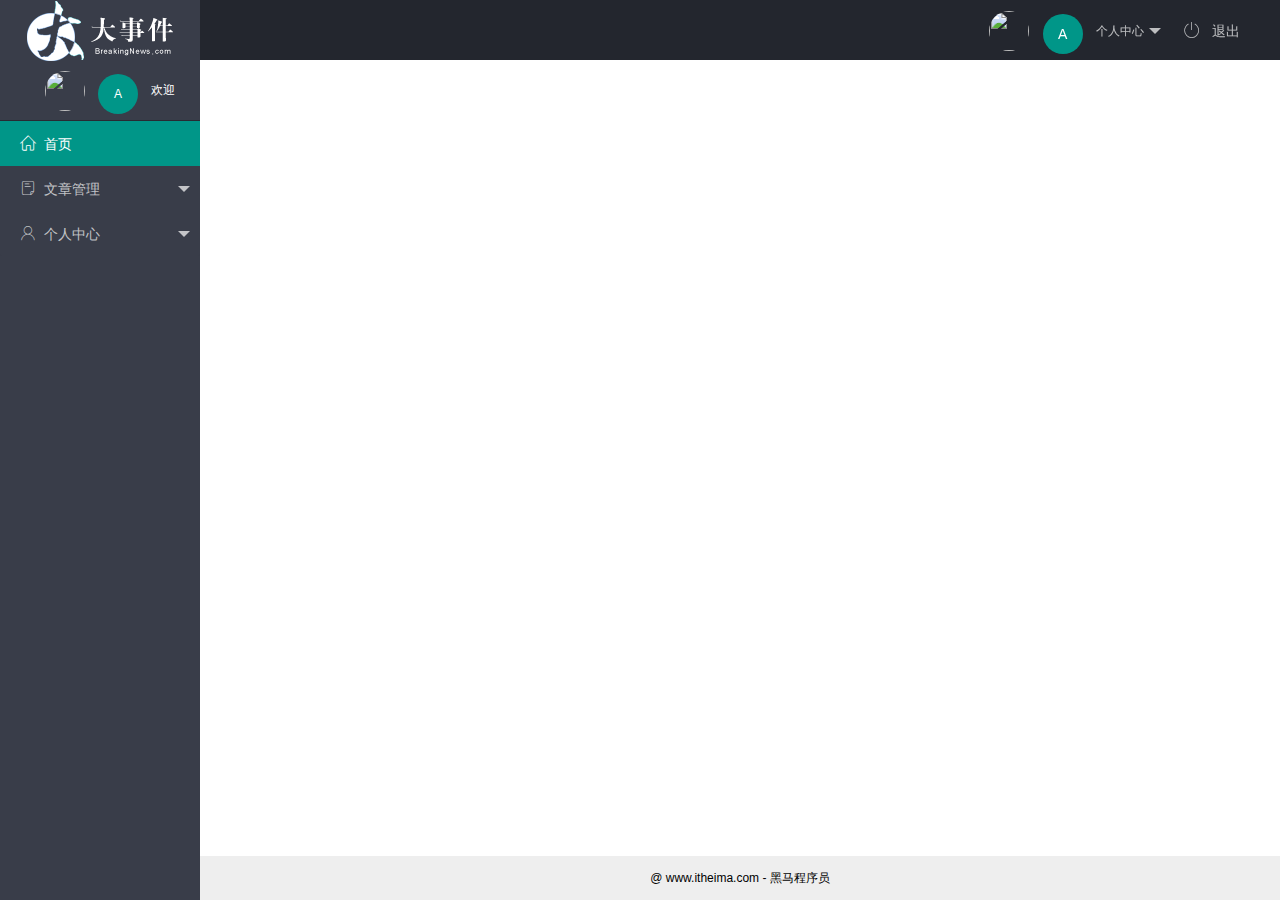
==== commit 48b8934e: "完成了主页功能的开发" ====
--- a/index.html
+++ b/index.html
@@ -2,26 +2,29 @@
 <html lang="en">
   <head>
     <meta charset="UTF-8" />
+    <meta http-equiv="X-UA-Compatible" content="IE=edge" />
     <meta name="viewport" content="width=device-width, initial-scale=1.0" />
     <title>后台主页</title>
-    <!-- 导入 layui 的样式表 -->
     <link rel="stylesheet" href="/assets/lib/layui/css/layui.css" />
-    <!-- 导入第三方图标库 -->
-    <link rel="stylesheet" href="/assets/fonts/iconfont.css" />
     <!-- 导入自己的样式表 -->
     <link rel="stylesheet" href="/assets/css/index.css" />
+    <!-- 导入iconfont -->
+    <link rel="stylesheet" href="/assets/fonts/iconfont.css" />
   </head>
-  <body class="layui-layout-body">
+  <body>
     <div class="layui-layout layui-layout-admin">
       <div class="layui-header">
-        <div class="layui-logo">
-          <img src="/assets/images/logo.png" alt="" />
+        <div class="layui-logo layui-hide-xs layui-bg-black">
+          <img src="./assets/images/logo.png" alt="" />
         </div>
-        <!-- 头部区域（可配合layui已有的水平导航） -->
-        <ul class="layui-nav layui-layout-right">
-          <li class="layui-nav-item">
+        <!-- 头部区域（可配合layui 已有的水平导航） -->
+        <ul class="layui-nav layui-layout-right" lay-shrink="all">
+          <li class="layui-nav-item layui-hide layui-show-md-inline-block">
             <a href="javascript:;" class="userinfo">
-              <img src="http://t.cn/RCzsdCq" class="layui-nav-img" />
+              <img
+                src="//tva1.sinaimg.cn/crop.0.0.118.118.180/5db11ff4gw1e77d3nqrv8j203b03cweg.jpg"
+                class="layui-nav-img"
+              />
               <span class="text-avatar">A</span>
               个人中心
             </a>
@@ -31,8 +34,10 @@
               <dd><a href="">重置密码</a></dd>
             </dl>
           </li>
-          <li class="layui-nav-item">
-            <a href=""><span class="iconfont icon-tuichu"></span>退出</a>
+          <li class="layui-nav-item" lay-header-event="menuRight" lay-unselect>
+            <a href="javascript:;" id="btnLogout"
+              ><span class="iconfont icon-tuichu"></span> 退出
+            </a>
           </li>
         </ul>
       </div>
@@ -40,40 +45,65 @@
       <div class="layui-side layui-bg-black">
         <div class="layui-side-scroll">
           <div class="userinfo">
-            <img src="http://t.cn/RCzsdCq" class="layui-nav-img" />
+            <img
+              src="//tva1.sinaimg.cn/crop.0.0.118.118.180/5db11ff4gw1e77d3nqrv8j203b03cweg.jpg"
+              class="layui-nav-img"
+            />
             <span class="text-avatar">A</span>
-            <span id="welcome">欢迎 ***</span>
+            <span id="welcome">欢迎 </span>
           </div>
           <!-- 左侧导航区域（可配合layui已有的垂直导航） -->
-          <ul class="layui-nav layui-nav-tree" lay-shrink="all">
+          <ul
+            class="layui-nav layui-nav-tree"
+            lay-filter="test"
+            lay-shrink="all"
+          >
             <li class="layui-nav-item layui-this">
-              <a href="/home/dashboard.html" target="fm"><span class="iconfont icon-home"></span>首页</a>
+              <a href="/home/dashboard.html" target="fm"
+                ><span class="iconfont icon-home"></span>首页</a
+              >
             </li>
             <li class="layui-nav-item">
-              <a class="" href="javascript:;"><span class="iconfont icon-16"></span>文章管理</a>
+              <a class="" href="javascript:;"
+                ><span class="iconfont icon-16"></span>文章管理</a
+              >
               <dl class="layui-nav-child">
                 <dd>
-                  <a href="javascript:;"><i class="layui-icon layui-icon-app"></i>文章类别</a>
+                  <a href="javascript:;">
+                    <i class="layui-icon layui-icon-app"></i> 文章类别</a
+                  >
                 </dd>
                 <dd>
-                  <a href="javascript:;"><i class="layui-icon layui-icon-app"></i>文章列表</a>
+                  <a href="javascript:;"
+                    ><i class="layui-icon layui-icon-app"></i>文章列表</a
+                  >
                 </dd>
                 <dd>
-                  <a href="javascript:;"><i class="layui-icon layui-icon-app"></i>发布文章</a>
+                  <a href="javascript:;"
+                    ><i class="layui-icon layui-icon-app"></i>发布文章</a
+                  >
                 </dd>
               </dl>
             </li>
             <li class="layui-nav-item">
-              <a href="javascript:;"><span class="iconfont icon-user"></span>个人中心</a>
+              <a href="javascript:;"
+                ><span class="iconfont icon-user"></span>个人中心</a
+              >
               <dl class="layui-nav-child">
                 <dd>
-                  <a href="javascript:;"><i class="layui-icon layui-icon-app"></i>基本资料</a>
+                  <a href="javascript:;"
+                    ><i class="layui-icon layui-icon-app"></i>基本资料</a
+                  >
                 </dd>
                 <dd>
-                  <a href="javascript:;"><i class="layui-icon layui-icon-app"></i>更换头像</a>
+                  <a href="javascript:;"
+                    ><i class="layui-icon layui-icon-app"></i>更换头像</a
+                  >
                 </dd>
                 <dd>
-                  <a href="javascript:;"><i class="layui-icon layui-icon-app"></i>重置密码</a>
+                  <a href="javascript:;"
+                    ><i class="layui-icon layui-icon-app"></i>重置密码</a
+                  >
                 </dd>
               </dl>
             </li>
@@ -83,15 +113,22 @@
 
       <div class="layui-body">
         <!-- 内容主体区域 -->
-        <iframe name="fm" src="/home/dashboard.html" frameborder="0"></iframe>
+        <iframe name="fm" src="" frameborder="0"></iframe>
       </div>
 
       <div class="layui-footer">
         <!-- 底部固定区域 -->
-        © www.itheima.com - 黑马程序员
+        @ www.itheima.com - 黑马程序员
       </div>
     </div>
-    <!-- 导入 layui 的JS文件 -->
-    <script src="/assets/lib/layui/layui.all.js"></script>
+
+    <!-- 导入 layui 的js文件 -->
+    <script src="./assets/lib/layui/layui.all.js"></script>
+    <!-- 导入 jQuery -->
+    <script src="/assets/lib/jquery.js"></script>
+    <!-- 导入 baseAPI -->
+    <script src="/assets/js/baseAPI.js"></script>
+    <!-- 导入自己的 -->
+    <script src="/assets/js/index.js"></script>
   </body>
 </html>
--- a/assets/css/index.css
+++ b/assets/css/index.css
@@ -43,16 +43,15 @@
 }
 
 .text-avatar {
+  position: relative;
+  top: 4px;
+  margin-right: 10px;
   display: inline-block;
   width: 40px;
   height: 40px;
+  line-height: 40px;
   background-color: #009688;
   border-radius: 50%;
-  line-height: 40px;
   text-align: center;
-  font-size: 20px;
   color: #fff;
-  position: relative;
-  top: 4px;
-  margin-right: 10px;
 }
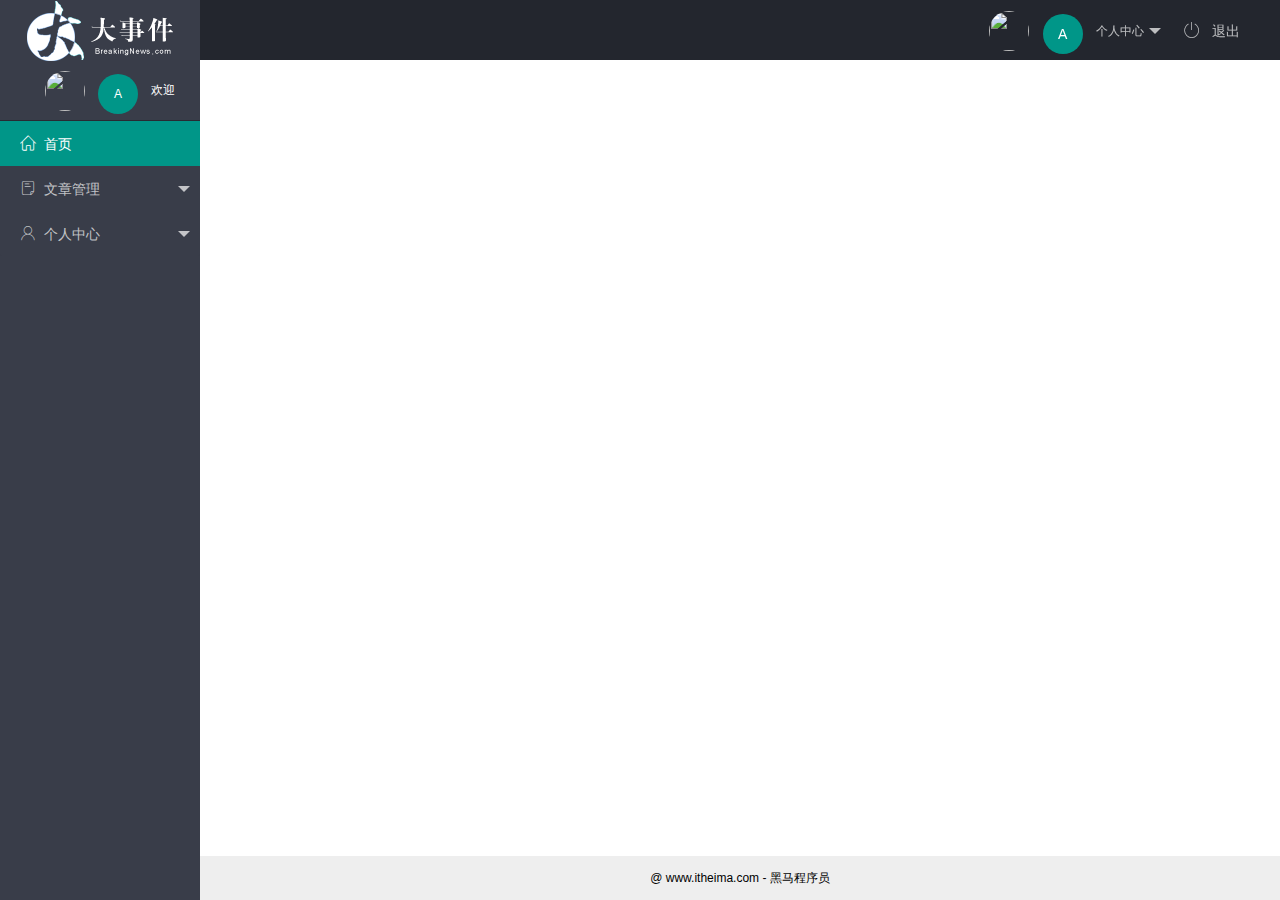
==== commit 1ec39cc0: "完成个人中心的开发" ====
--- a/index.html
+++ b/index.html
@@ -29,9 +29,9 @@
               个人中心
             </a>
             <dl class="layui-nav-child">
-              <dd><a href="">基本资料</a></dd>
-              <dd><a href="">更换头像</a></dd>
-              <dd><a href="">重置密码</a></dd>
+              <dd><a href="/user/userinfo.html" target="fm">基本资料</a></dd>
+              <dd><a href="/user/useravatar.html" target="fm">更换头像</a></dd>
+              <dd><a href="/user/userpwd.html" target="fm">重置密码</a></dd>
             </dl>
           </li>
           <li class="layui-nav-item" lay-header-event="menuRight" lay-unselect>
@@ -91,17 +91,17 @@
               >
               <dl class="layui-nav-child">
                 <dd>
-                  <a href="javascript:;"
+                  <a href="/user/userinfo.html" target="fm"
                     ><i class="layui-icon layui-icon-app"></i>基本资料</a
                   >
                 </dd>
                 <dd>
-                  <a href="javascript:;"
+                  <a href="/user/useravatar.html" target="fm"
                     ><i class="layui-icon layui-icon-app"></i>更换头像</a
                   >
                 </dd>
                 <dd>
-                  <a href="javascript:;"
+                  <a href="/user/userpwd.html" target="fm"
                     ><i class="layui-icon layui-icon-app"></i>重置密码</a
                   >
                 </dd>
